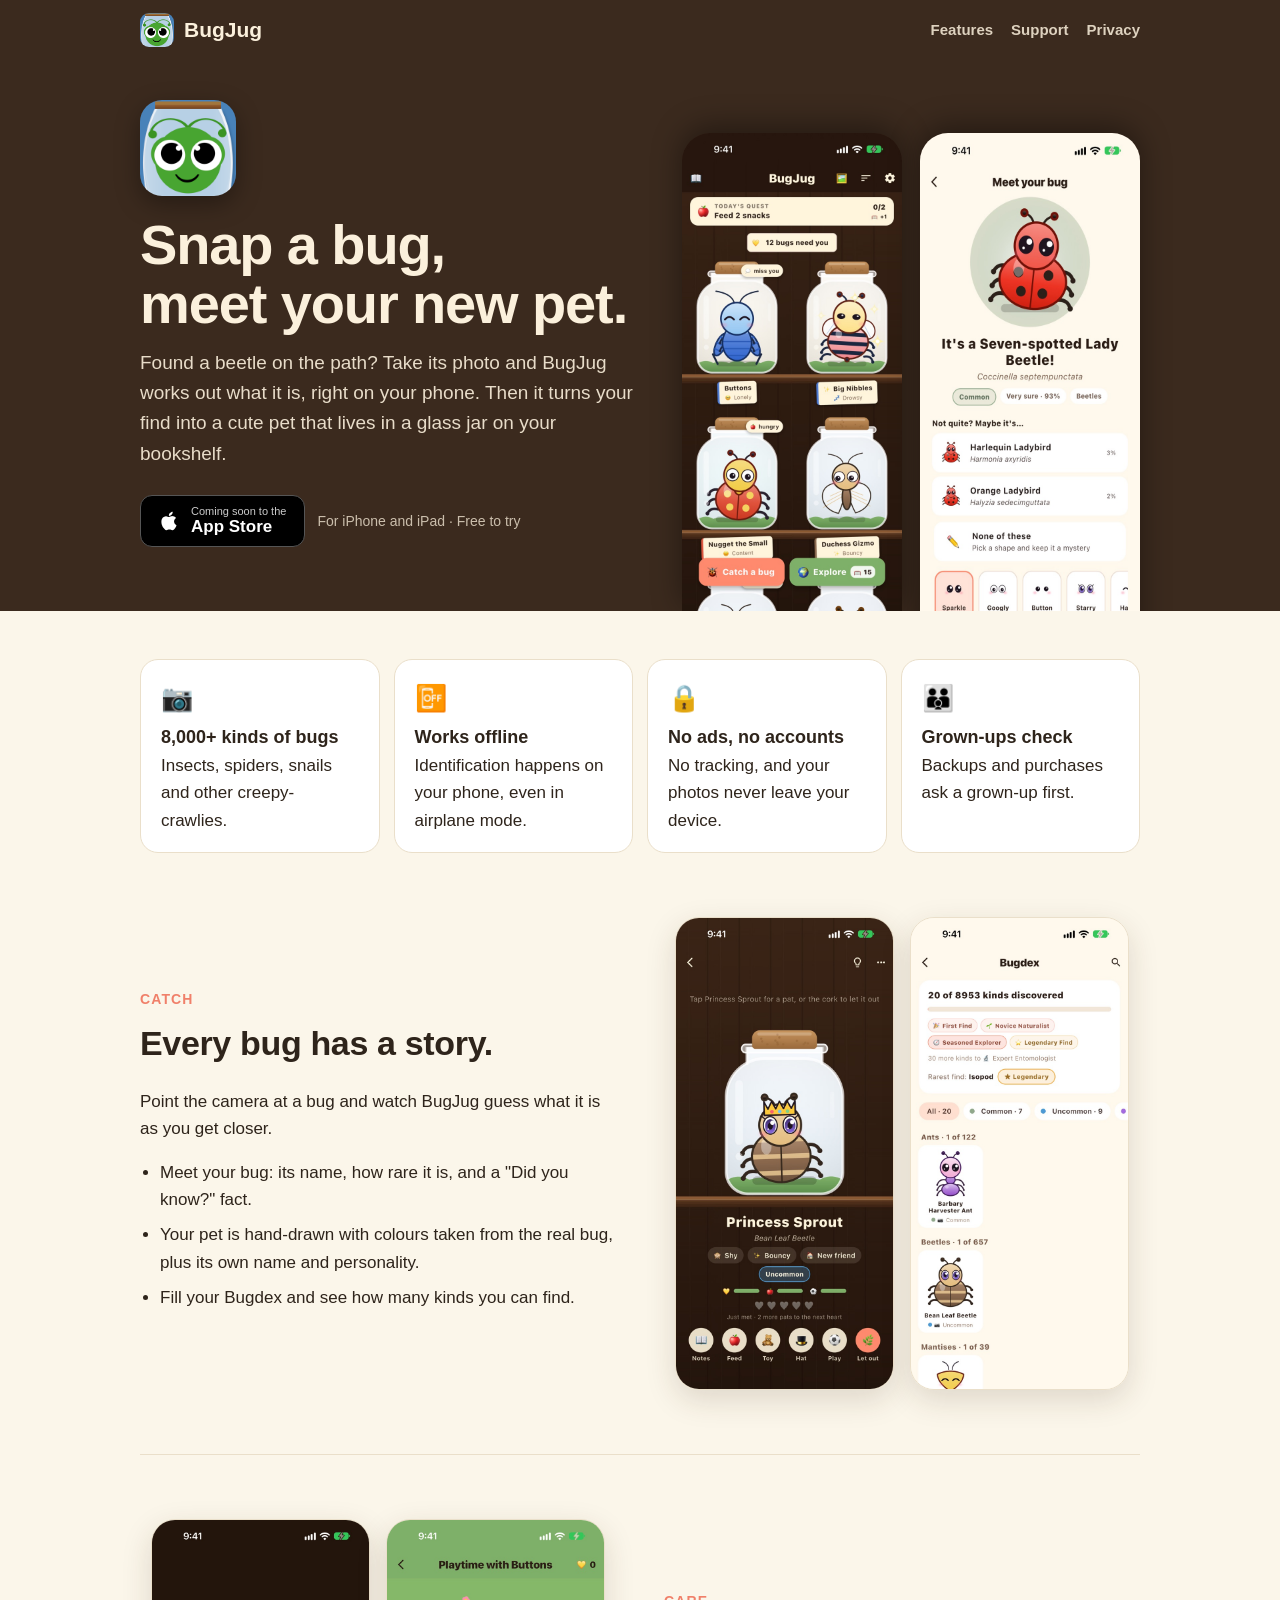
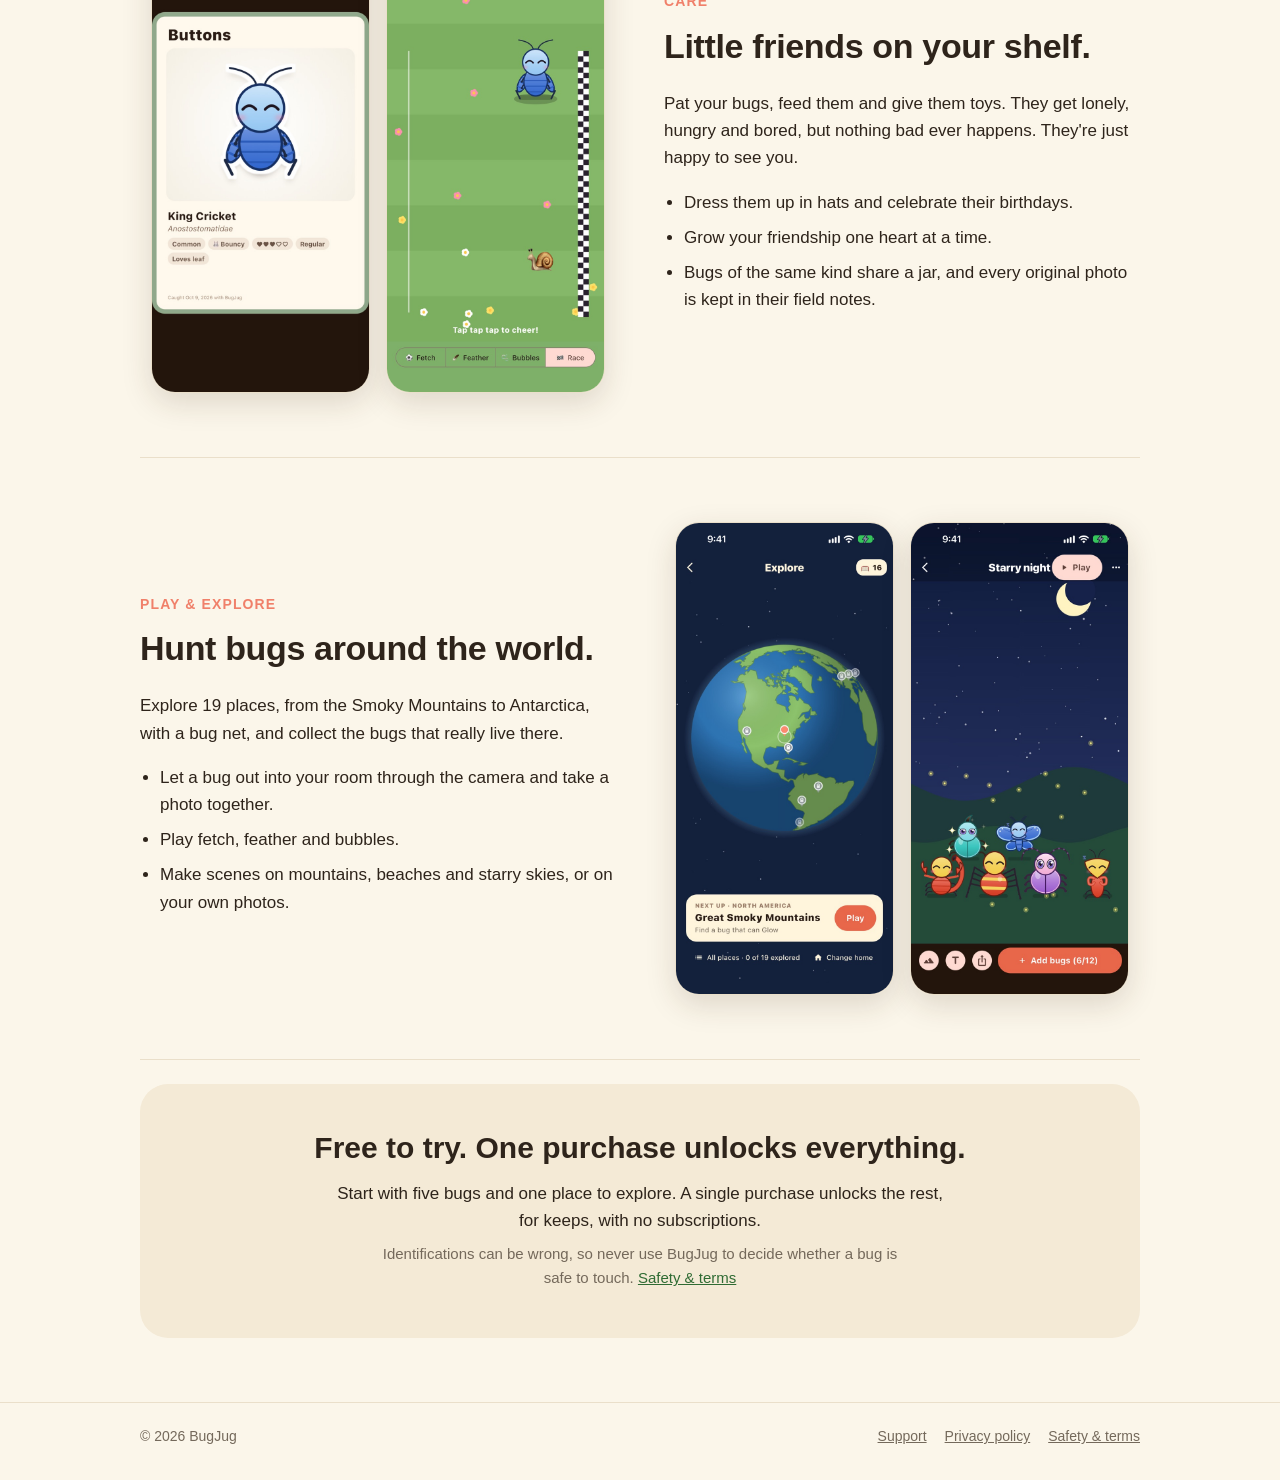
==== index.html @ 44944789 "BugJug website: home, privacy policy and support pages Co-Authored-By: Claude Opus 5.5 <noreply@anth" ====
<!DOCTYPE html>
<html lang="en">
<head>
  <meta charset="utf-8">
  <meta name="viewport" content="width=device-width, initial-scale=1">
  <title>BugJug: Bug Pets in a Jar</title>
  <meta name="description" content="Snap a bug and BugJug tells you what it is, right on your phone, then turns it into a cute pet that lives in a jar on your shelf. No ads, no accounts, no tracking.">
  <meta property="og:title" content="BugJug: Bug Pets in a Jar">
  <meta property="og:description" content="Snap a bug, meet your new pet. Identification on your phone, no ads, no accounts.">
  <meta property="og:image" content="img/icon.png">
  <meta name="theme-color" content="#3b2a1e">
  <link rel="icon" href="favicon.png">
  <link rel="apple-touch-icon" href="apple-touch-icon.png">
  <link rel="stylesheet" href="style.css">
</head>
<body>
<header class="bar">
  <div class="wrap">
    <a class="brand" href="./"><img src="img/icon.png" alt="">BugJug</a>
    <nav>
      <a class="wide" href="#catch">Features</a>
      <a href="support.html">Support</a>
      <a href="privacy.html">Privacy</a>
    </nav>
  </div>
</header>

<section class="hero">
  <div class="wrap">
    <div class="hero-copy">
      <img class="hero-icon" src="img/icon.png" alt="BugJug app icon">
      <h1>Snap a bug,<br>meet your new pet.</h1>
      <p>Found a beetle on the path? Take its photo and BugJug works out what it is, right on your
        phone. Then it turns your find into a cute pet that lives in a glass jar on your bookshelf.</p>
      <div class="cta">
        <span class="badge" aria-label="Coming soon to the App Store">
          <svg width="22" height="22" viewBox="0 0 24 24" aria-hidden="true"><path fill="currentColor" d="M16.4 12.6c0-2.6 2.1-3.8 2.2-3.9-1.2-1.8-3.1-2-3.7-2-1.6-.2-3.1.9-3.9.9-.8 0-2-.9-3.3-.9-1.7 0-3.3 1-4.2 2.5-1.8 3.1-.5 7.7 1.3 10.2.9 1.2 1.9 2.6 3.2 2.6 1.3-.1 1.8-.8 3.3-.8 1.6 0 2 .8 3.3.8 1.4 0 2.3-1.3 3.1-2.5 1-1.4 1.4-2.8 1.4-2.9 0 0-2.7-1-2.7-4zM13.9 5c.7-.9 1.2-2 1-3.2-1 0-2.3.7-3 1.6-.7.8-1.2 2-1.1 3.1 1.2.1 2.3-.6 3.1-1.5z"/></svg>
          <span><small>Coming soon to the</small>App Store</span>
        </span>
        <span class="note">For iPhone and iPad · Free to try</span>
      </div>
    </div>
    <div class="hero-shots">
      <img src="img/01-shelf.jpg" alt="The bookshelf, with bug pets in glass jars">
      <img src="img/03-meet.jpg" alt="Meeting a newly caught bug">
    </div>
  </div>
</section>

<main class="wrap">
  <ul class="pills">
    <li><span class="e">📷</span><strong>8,000+ kinds of bugs</strong>Insects, spiders, snails and other creepy-crawlies.</li>
    <li><span class="e">📴</span><strong>Works offline</strong>Identification happens on your phone, even in airplane mode.</li>
    <li><span class="e">🔒</span><strong>No ads, no accounts</strong>No tracking, and your photos never leave your device.</li>
    <li><span class="e">👪</span><strong>Grown-ups check</strong>Backups and purchases ask a grown-up first.</li>
  </ul>

  <div class="feature" id="catch">
    <div>
      <p class="kicker">Catch</p>
      <h2>Every bug has a story.</h2>
      <p>Point the camera at a bug and watch BugJug guess what it is as you get closer.</p>
      <ul>
        <li>Meet your bug: its name, how rare it is, and a "Did you know?" fact.</li>
        <li>Your pet is hand-drawn with colours taken from the real bug, plus its own name and personality.</li>
        <li>Fill your Bugdex and see how many kinds you can find.</li>
      </ul>
    </div>
    <div class="shots">
      <img src="img/02-detail.jpg" alt="A bug pet's jar and field notes" loading="lazy">
      <img src="img/04-bugdex.jpg" alt="The Bugdex" loading="lazy">
    </div>
  </div>

  <div class="feature flip">
    <div>
      <p class="kicker">Care</p>
      <h2>Little friends on your shelf.</h2>
      <p>Pat your bugs, feed them and give them toys. They get lonely, hungry and bored, but nothing
        bad ever happens. They're just happy to see you.</p>
      <ul>
        <li>Dress them up in hats and celebrate their birthdays.</li>
        <li>Grow your friendship one heart at a time.</li>
        <li>Bugs of the same kind share a jar, and every original photo is kept in their field notes.</li>
      </ul>
    </div>
    <div class="shots">
      <img src="img/09-card.jpg" alt="A trading card for a bug pet" loading="lazy">
      <img src="img/08-race.jpg" alt="Racing a snail on the play mat" loading="lazy">
    </div>
  </div>

  <div class="feature">
    <div>
      <p class="kicker">Play &amp; explore</p>
      <h2>Hunt bugs around the world.</h2>
      <p>Explore 19 places, from the Smoky Mountains to Antarctica, with a bug net, and collect the
        bugs that really live there.</p>
      <ul>
        <li>Let a bug out into your room through the camera and take a photo together.</li>
        <li>Play fetch, feather and bubbles.</li>
        <li>Make scenes on mountains, beaches and starry skies, or on your own photos.</li>
      </ul>
    </div>
    <div class="shots">
      <img src="img/05-globe.jpg" alt="The Explore globe" loading="lazy">
      <img src="img/07-scene.jpg" alt="A scene with bug pets" loading="lazy">
    </div>
  </div>

  <div class="closing">
    <h2>Free to try. One purchase unlocks everything.</h2>
    <p>Start with five bugs and one place to explore. A single purchase unlocks the rest, for keeps,
      with no subscriptions.</p>
    <p class="meta">Identifications can be wrong, so never use BugJug to decide whether a bug is safe
      to touch. <a href="support.html#safety">Safety &amp; terms</a></p>
  </div>
</main>

<footer>
  <div class="wrap">
    <span>© 2026 BugJug</span>
    <nav>
      <a href="support.html">Support</a>
      <a href="privacy.html">Privacy policy</a>
      <a href="support.html#safety">Safety &amp; terms</a>
    </nav>
  </div>
</footer>
</body>
</html>
---- style.css ----
:root {
  --bg: #fbf6ea;
  --card: #ffffff;
  --ink: #2e241b;
  --muted: #74695b;
  --wood: #3b2a1e;
  --wood-ink: #fbf0dc;
  --coral: #f0806a;
  --green: #6faa63;
  --green-ink: #2f6b33;
  --soft: #f4ead6;
  --line: #eadfca;
}
@media (prefers-color-scheme: dark) {
  :root {
    --bg: #1b1510;
    --card: #261e17;
    --ink: #f3eadb;
    --muted: #b3a690;
    --wood: #120d09;
    --soft: #33281e;
    --green-ink: #9fd193;
    --line: #3a2f24;
  }
}
* { box-sizing: border-box; }
html { -webkit-text-size-adjust: 100%; }
body {
  margin: 0;
  background: var(--bg);
  color: var(--ink);
  font: 17px/1.6 ui-rounded, "SF Pro Rounded", -apple-system, BlinkMacSystemFont, "Segoe UI", Roboto, Helvetica, Arial, sans-serif;
}
img { max-width: 100%; display: block; }
a { color: var(--green-ink); }
.wrap { max-width: 1040px; margin: 0 auto; padding: 0 20px; }

/* Top bar */
.bar { background: var(--wood); color: var(--wood-ink); }
.bar .wrap { display: flex; align-items: center; justify-content: space-between; gap: 12px; height: 60px; }
.brand { display: flex; align-items: center; gap: 10px; color: var(--wood-ink); text-decoration: none; font-weight: 800; font-size: 21px; }
.brand img { width: 34px; height: 34px; border-radius: 9px; }
.bar nav { display: flex; gap: 18px; font-size: 15px; }
.bar nav a { color: var(--wood-ink); opacity: .85; text-decoration: none; font-weight: 600; }
.bar nav a:hover { opacity: 1; text-decoration: underline; }

/* Hero */
.hero { background: var(--wood); color: var(--wood-ink); padding: 40px 0 0; overflow: hidden; }
.hero .wrap { display: grid; grid-template-columns: 1.1fr 1fr; gap: 40px; align-items: end; }
.hero-copy { padding-bottom: 64px; }
.hero-icon { width: 96px; height: 96px; border-radius: 22px; box-shadow: 0 8px 24px rgba(0,0,0,.35); margin-bottom: 20px; }
.hero h1 { font-size: clamp(36px, 6vw, 56px); line-height: 1.05; margin: 0 0 14px; letter-spacing: -0.02em; }
.hero p { font-size: 19px; opacity: .9; margin: 0 0 26px; max-width: 34em; }
.cta { display: flex; flex-wrap: wrap; gap: 12px; align-items: center; }
.badge {
  display: inline-flex; align-items: center; gap: 10px; background: #000; color: #fff;
  border: 1px solid #555; border-radius: 12px; padding: 9px 18px; text-decoration: none; font-weight: 700;
}
.badge small { display: block; font-size: 11px; font-weight: 500; opacity: .8; line-height: 1.1; }
.badge span { line-height: 1.15; }
.note { font-size: 14px; opacity: .75; }
.hero-shots { display: flex; justify-content: center; gap: 18px; }
.hero-shots img { width: 220px; border-radius: 28px 28px 0 0; box-shadow: 0 -6px 30px rgba(0,0,0,.4); }
.hero-shots img:nth-child(2) { margin-bottom: -40px; }

/* Pills */
.pills { list-style: none; padding: 0; margin: 48px 0 0; display: grid; grid-template-columns: repeat(auto-fit, minmax(200px, 1fr)); gap: 14px; }
.pills li { background: var(--card); border: 1px solid var(--line); border-radius: 18px; padding: 18px 20px; }
.pills strong { display: block; font-size: 18px; }
.pills .e { font-size: 26px; display: block; margin-bottom: 4px; }

/* Feature rows */
.feature { display: grid; grid-template-columns: 1fr 1fr; gap: 48px; align-items: center; padding: 64px 0; border-bottom: 1px solid var(--line); }
.feature:last-of-type { border-bottom: 0; }
.feature.flip .shots { order: -1; }
.feature h2 { font-size: 34px; margin: 0 0 6px; letter-spacing: -0.01em; }
.kicker { color: var(--coral); font-weight: 800; letter-spacing: .08em; text-transform: uppercase; font-size: 14px; margin: 0 0 6px; }
.feature ul { padding-left: 20px; margin: 12px 0 0; }
.feature li { margin-bottom: 8px; }
.shots { display: flex; gap: 16px; justify-content: center; }
.shots img { width: 46%; max-width: 240px; border-radius: 24px; border: 1px solid var(--line); box-shadow: 0 10px 30px rgba(60,40,20,.15); }

/* Closing */
.closing { background: var(--soft); border-radius: 28px; padding: 40px 28px; text-align: center; margin: 24px 0 64px; }
.closing h2 { font-size: 30px; margin: 0 0 8px; }
.closing p { margin: 0 auto 8px; max-width: 36em; }

/* Document pages */
.doc { max-width: 760px; margin: 0 auto; padding: 40px 20px 64px; }
.doc h1 { font-size: 40px; margin: 0 0 4px; letter-spacing: -0.02em; }
.doc section { background: var(--card); border: 1px solid var(--line); border-radius: 18px; padding: 26px 26px 14px; margin: 24px 0; }
.doc h2 { font-size: 24px; margin: 0 0 6px; }
.doc h3 { font-size: 17px; margin: 20px 0 4px; }
.meta { color: var(--muted); font-size: 15px; margin: 0 0 12px; }
.doc p, .doc ul { margin: 0 0 14px; }
.doc ul { padding-left: 22px; }
.button { display: inline-block; background: var(--green); color: #fff; text-decoration: none; font-weight: 700; padding: 10px 20px; border-radius: 999px; }

footer { border-top: 1px solid var(--line); color: var(--muted); font-size: 14px; }
footer .wrap { display: flex; flex-wrap: wrap; gap: 8px 20px; justify-content: space-between; padding-top: 22px; padding-bottom: 32px; }
footer nav { display: flex; gap: 18px; }
footer a { color: var(--muted); }

@media (max-width: 760px) {
  .bar nav { gap: 12px; font-size: 14px; }
  .bar nav .wide { display: none; }
  .hero .wrap { grid-template-columns: 1fr; gap: 8px; }
  .hero-copy { padding-bottom: 24px; }
  .hero-shots img { width: 44%; border-radius: 20px 20px 0 0; }
  .hero-shots img:nth-child(2) { margin-bottom: -24px; }
  .feature { grid-template-columns: 1fr; gap: 24px; padding: 44px 0; }
  .feature.flip .shots { order: 0; }
  .feature h2 { font-size: 28px; }
  .doc section { padding: 20px 18px 8px; }
}
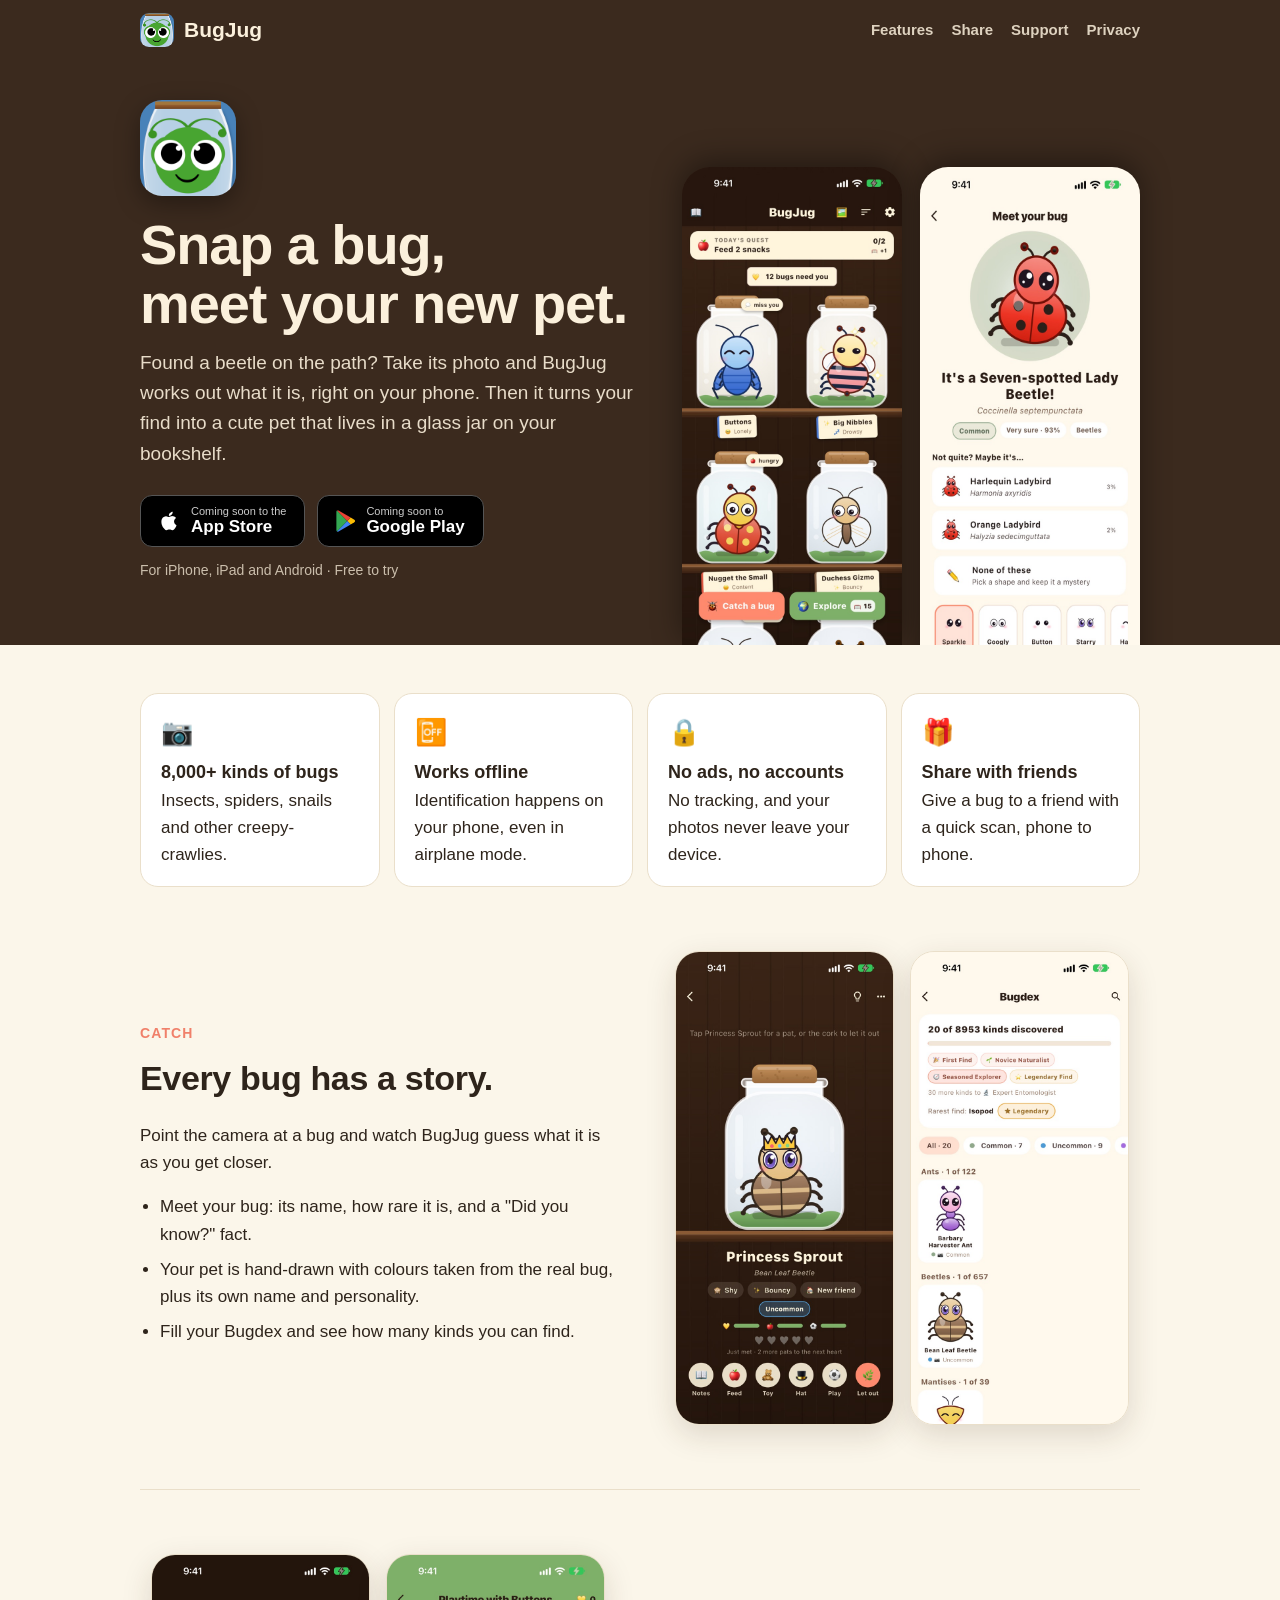
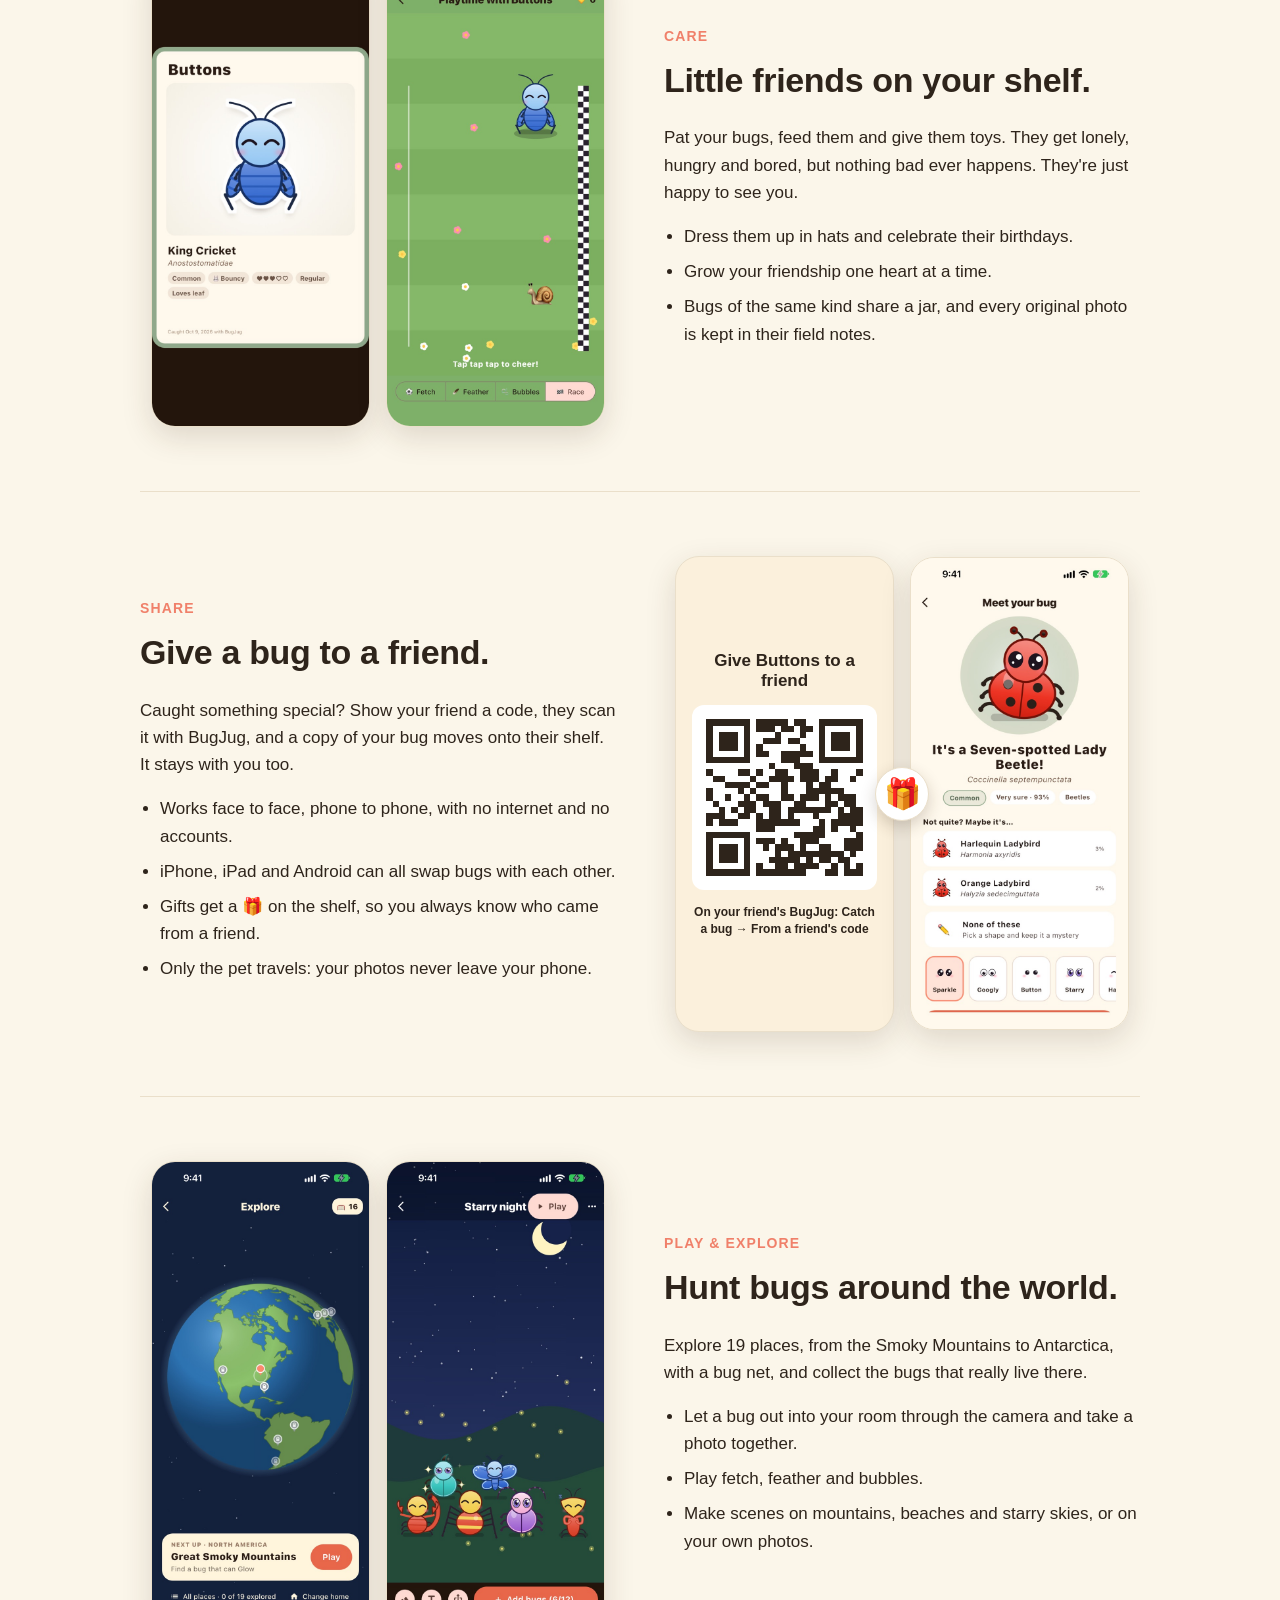
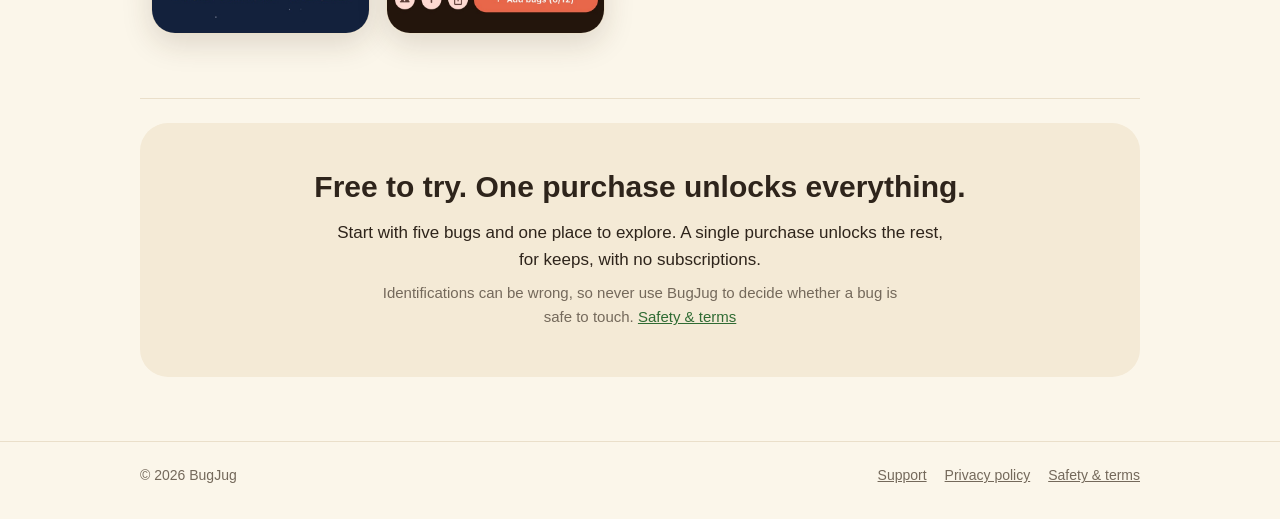
==== commit e4710bd1: "Android, and giving bugs to friends Google Play badge and Android mentions on the home page; a Share" ====
--- a/index.html
+++ b/index.html
@@ -4,7 +4,7 @@
   <meta charset="utf-8">
   <meta name="viewport" content="width=device-width, initial-scale=1">
   <title>BugJug: Bug Pets in a Jar</title>
-  <meta name="description" content="Snap a bug and BugJug tells you what it is, right on your phone, then turns it into a cute pet that lives in a jar on your shelf. No ads, no accounts, no tracking.">
+  <meta name="description" content="Snap a bug and BugJug tells you what it is, right on your phone, then turns it into a cute pet that lives in a jar on your shelf. Give bugs to friends with a scan. For iPhone, iPad and Android. No ads, no accounts, no tracking.">
   <meta property="og:title" content="BugJug: Bug Pets in a Jar">
   <meta property="og:description" content="Snap a bug, meet your new pet. Identification on your phone, no ads, no accounts.">
   <meta property="og:image" content="img/icon.png">
@@ -19,6 +19,7 @@
     <a class="brand" href="./"><img src="img/icon.png" alt="">BugJug</a>
     <nav>
       <a class="wide" href="#catch">Features</a>
+      <a class="wide" href="#share">Share</a>
       <a href="support.html">Support</a>
       <a href="privacy.html">Privacy</a>
     </nav>
@@ -37,7 +38,11 @@
           <svg width="22" height="22" viewBox="0 0 24 24" aria-hidden="true"><path fill="currentColor" d="M16.4 12.6c0-2.6 2.1-3.8 2.2-3.9-1.2-1.8-3.1-2-3.7-2-1.6-.2-3.1.9-3.9.9-.8 0-2-.9-3.3-.9-1.7 0-3.3 1-4.2 2.5-1.8 3.1-.5 7.7 1.3 10.2.9 1.2 1.9 2.6 3.2 2.6 1.3-.1 1.8-.8 3.3-.8 1.6 0 2 .8 3.3.8 1.4 0 2.3-1.3 3.1-2.5 1-1.4 1.4-2.8 1.4-2.9 0 0-2.7-1-2.7-4zM13.9 5c.7-.9 1.2-2 1-3.2-1 0-2.3.7-3 1.6-.7.8-1.2 2-1.1 3.1 1.2.1 2.3-.6 3.1-1.5z"/></svg>
           <span><small>Coming soon to the</small>App Store</span>
         </span>
-        <span class="note">For iPhone and iPad · Free to try</span>
+        <span class="badge" aria-label="Coming soon to Google Play">
+          <svg width="20" height="22" viewBox="0 0 20 22" aria-hidden="true"><path fill="#34a853" d="M1 .6 11.3 11 1 21.4c-.4-.2-.6-.6-.6-1.1V1.7C.4 1.2.6.8 1 .6z"/><path fill="#fbbc04" d="m14.7 7.6 3.6 2.1c1 .6 1 2 0 2.6l-3.6 2.1-3.4-3.4z"/><path fill="#4285f4" d="M11.3 11 14.7 14.4 2.5 21.4c-.5.3-1 .3-1.5 0z"/><path fill="#ea4335" d="M1 .6c.5-.3 1-.3 1.5 0l12.2 7-3.4 3.4z"/></svg>
+          <span><small>Coming soon to</small>Google Play</span>
+        </span>
+        <span class="note">For iPhone, iPad and Android · Free to try</span>
       </div>
     </div>
     <div class="hero-shots">
@@ -52,7 +57,7 @@
     <li><span class="e">📷</span><strong>8,000+ kinds of bugs</strong>Insects, spiders, snails and other creepy-crawlies.</li>
     <li><span class="e">📴</span><strong>Works offline</strong>Identification happens on your phone, even in airplane mode.</li>
     <li><span class="e">🔒</span><strong>No ads, no accounts</strong>No tracking, and your photos never leave your device.</li>
-    <li><span class="e">👪</span><strong>Grown-ups check</strong>Backups and purchases ask a grown-up first.</li>
+    <li><span class="e">🎁</span><strong>Share with friends</strong>Give a bug to a friend with a quick scan, phone to phone.</li>
   </ul>
 
   <div class="feature" id="catch">
@@ -90,7 +95,31 @@
     </div>
   </div>
 
-  <div class="feature">
+  <div class="feature" id="share">
+    <div>
+      <p class="kicker">Share</p>
+      <h2>Give a bug to a friend.</h2>
+      <p>Caught something special? Show your friend a code, they scan it with BugJug, and a copy of
+        your bug moves onto their shelf. It stays with you too.</p>
+      <ul>
+        <li>Works face to face, phone to phone, with no internet and no accounts.</li>
+        <li>iPhone, iPad and Android can all swap bugs with each other.</li>
+        <li>Gifts get a 🎁 on the shelf, so you always know who came from a friend.</li>
+        <li>Only the pet travels: your photos never leave your phone.</li>
+      </ul>
+    </div>
+    <div class="shots share-art">
+      <div class="mock">
+        <p class="mock-title">Give Buttons to a friend</p>
+        <svg class="qr" viewBox="-1 -1 27 27" role="img" aria-label="A bug code to scan" shape-rendering="crispEdges"><rect x="-1" y="-1" width="27" height="27" fill="#fff"/><g fill="#2e241b"><rect x="0" y="0" width="1" height="1"/><rect x="1" y="0" width="1" height="1"/><rect x="2" y="0" width="1" height="1"/><rect x="3" y="0" width="1" height="1"/><rect x="4" y="0" width="1" height="1"/><rect x="5" y="0" width="1" height="1"/><rect x="6" y="0" width="1" height="1"/><rect x="8" y="0" width="1" height="1"/><rect x="9" y="0" width="1" height="1"/><rect x="10" y="0" width="1" height="1"/><rect x="11" y="0" width="1" height="1"/><rect x="12" y="0" width="1" height="1"/><rect x="14" y="0" width="1" height="1"/><rect x="15" y="0" width="1" height="1"/><rect x="18" y="0" width="1" height="1"/><rect x="19" y="0" width="1" height="1"/><rect x="20" y="0" width="1" height="1"/><rect x="21" y="0" width="1" height="1"/><rect x="22" y="0" width="1" height="1"/><rect x="23" y="0" width="1" height="1"/><rect x="24" y="0" width="1" height="1"/><rect x="0" y="1" width="1" height="1"/><rect x="6" y="1" width="1" height="1"/><rect x="8" y="1" width="1" height="1"/><rect x="9" y="1" width="1" height="1"/><rect x="10" y="1" width="1" height="1"/><rect x="12" y="1" width="1" height="1"/><rect x="13" y="1" width="1" height="1"/><rect x="15" y="1" width="1" height="1"/><rect x="16" y="1" width="1" height="1"/><rect x="18" y="1" width="1" height="1"/><rect x="24" y="1" width="1" height="1"/><rect x="0" y="2" width="1" height="1"/><rect x="2" y="2" width="1" height="1"/><rect x="3" y="2" width="1" height="1"/><rect x="4" y="2" width="1" height="1"/><rect x="6" y="2" width="1" height="1"/><rect x="11" y="2" width="1" height="1"/><rect x="15" y="2" width="1" height="1"/><rect x="18" y="2" width="1" height="1"/><rect x="20" y="2" width="1" height="1"/><rect x="21" y="2" width="1" height="1"/><rect x="22" y="2" width="1" height="1"/><rect x="24" y="2" width="1" height="1"/><rect x="0" y="3" width="1" height="1"/><rect x="2" y="3" width="1" height="1"/><rect x="3" y="3" width="1" height="1"/><rect x="4" y="3" width="1" height="1"/><rect x="6" y="3" width="1" height="1"/><rect x="9" y="3" width="1" height="1"/><rect x="10" y="3" width="1" height="1"/><rect x="11" y="3" width="1" height="1"/><rect x="13" y="3" width="1" height="1"/><rect x="14" y="3" width="1" height="1"/><rect x="18" y="3" width="1" height="1"/><rect x="20" y="3" width="1" height="1"/><rect x="21" y="3" width="1" height="1"/><rect x="22" y="3" width="1" height="1"/><rect x="24" y="3" width="1" height="1"/><rect x="0" y="4" width="1" height="1"/><rect x="2" y="4" width="1" height="1"/><rect x="3" y="4" width="1" height="1"/><rect x="4" y="4" width="1" height="1"/><rect x="6" y="4" width="1" height="1"/><rect x="8" y="4" width="1" height="1"/><rect x="15" y="4" width="1" height="1"/><rect x="18" y="4" width="1" height="1"/><rect x="20" y="4" width="1" height="1"/><rect x="21" y="4" width="1" height="1"/><rect x="22" y="4" width="1" height="1"/><rect x="24" y="4" width="1" height="1"/><rect x="0" y="5" width="1" height="1"/><rect x="6" y="5" width="1" height="1"/><rect x="8" y="5" width="1" height="1"/><rect x="9" y="5" width="1" height="1"/><rect x="12" y="5" width="1" height="1"/><rect x="13" y="5" width="1" height="1"/><rect x="14" y="5" width="1" height="1"/><rect x="15" y="5" width="1" height="1"/><rect x="16" y="5" width="1" height="1"/><rect x="18" y="5" width="1" height="1"/><rect x="24" y="5" width="1" height="1"/><rect x="0" y="6" width="1" height="1"/><rect x="1" y="6" width="1" height="1"/><rect x="2" y="6" width="1" height="1"/><rect x="3" y="6" width="1" height="1"/><rect x="4" y="6" width="1" height="1"/><rect x="5" y="6" width="1" height="1"/><rect x="6" y="6" width="1" height="1"/><rect x="12" y="6" width="1" height="1"/><rect x="13" y="6" width="1" height="1"/><rect x="14" y="6" width="1" height="1"/><rect x="18" y="6" width="1" height="1"/><rect x="19" y="6" width="1" height="1"/><rect x="20" y="6" width="1" height="1"/><rect x="21" y="6" width="1" height="1"/><rect x="22" y="6" width="1" height="1"/><rect x="23" y="6" width="1" height="1"/><rect x="24" y="6" width="1" height="1"/><rect x="10" y="7" width="1" height="1"/><rect x="14" y="7" width="1" height="1"/><rect x="15" y="7" width="1" height="1"/><rect x="16" y="7" width="1" height="1"/><rect x="0" y="8" width="1" height="1"/><rect x="5" y="8" width="1" height="1"/><rect x="6" y="8" width="1" height="1"/><rect x="8" y="8" width="1" height="1"/><rect x="11" y="8" width="1" height="1"/><rect x="12" y="8" width="1" height="1"/><rect x="15" y="8" width="1" height="1"/><rect x="16" y="8" width="1" height="1"/><rect x="17" y="8" width="1" height="1"/><rect x="20" y="8" width="1" height="1"/><rect x="24" y="8" width="1" height="1"/><rect x="1" y="9" width="1" height="1"/><rect x="2" y="9" width="1" height="1"/><rect x="7" y="9" width="1" height="1"/><rect x="10" y="9" width="1" height="1"/><rect x="11" y="9" width="1" height="1"/><rect x="12" y="9" width="1" height="1"/><rect x="13" y="9" width="1" height="1"/><rect x="15" y="9" width="1" height="1"/><rect x="16" y="9" width="1" height="1"/><rect x="17" y="9" width="1" height="1"/><rect x="19" y="9" width="1" height="1"/><rect x="20" y="9" width="1" height="1"/><rect x="23" y="9" width="1" height="1"/><rect x="3" y="10" width="1" height="1"/><rect x="4" y="10" width="1" height="1"/><rect x="5" y="10" width="1" height="1"/><rect x="6" y="10" width="1" height="1"/><rect x="8" y="10" width="1" height="1"/><rect x="9" y="10" width="1" height="1"/><rect x="12" y="10" width="1" height="1"/><rect x="16" y="10" width="1" height="1"/><rect x="18" y="10" width="1" height="1"/><rect x="19" y="10" width="1" height="1"/><rect x="0" y="11" width="1" height="1"/><rect x="5" y="11" width="1" height="1"/><rect x="7" y="11" width="1" height="1"/><rect x="12" y="11" width="1" height="1"/><rect x="16" y="11" width="1" height="1"/><rect x="17" y="11" width="1" height="1"/><rect x="18" y="11" width="1" height="1"/><rect x="19" y="11" width="1" height="1"/><rect x="20" y="11" width="1" height="1"/><rect x="21" y="11" width="1" height="1"/><rect x="0" y="12" width="1" height="1"/><rect x="3" y="12" width="1" height="1"/><rect x="6" y="12" width="1" height="1"/><rect x="8" y="12" width="1" height="1"/><rect x="9" y="12" width="1" height="1"/><rect x="12" y="12" width="1" height="1"/><rect x="13" y="12" width="1" height="1"/><rect x="15" y="12" width="1" height="1"/><rect x="16" y="12" width="1" height="1"/><rect x="17" y="12" width="1" height="1"/><rect x="19" y="12" width="1" height="1"/><rect x="21" y="12" width="1" height="1"/><rect x="22" y="12" width="1" height="1"/><rect x="23" y="12" width="1" height="1"/><rect x="1" y="13" width="1" height="1"/><rect x="5" y="13" width="1" height="1"/><rect x="6" y="13" width="1" height="1"/><rect x="7" y="13" width="1" height="1"/><rect x="9" y="13" width="1" height="1"/><rect x="10" y="13" width="1" height="1"/><rect x="11" y="13" width="1" height="1"/><rect x="14" y="13" width="1" height="1"/><rect x="15" y="13" width="1" height="1"/><rect x="19" y="13" width="1" height="1"/><rect x="20" y="13" width="1" height="1"/><rect x="22" y="13" width="1" height="1"/><rect x="23" y="13" width="1" height="1"/><rect x="2" y="14" width="1" height="1"/><rect x="4" y="14" width="1" height="1"/><rect x="6" y="14" width="1" height="1"/><rect x="7" y="14" width="1" height="1"/><rect x="10" y="14" width="1" height="1"/><rect x="11" y="14" width="1" height="1"/><rect x="13" y="14" width="1" height="1"/><rect x="14" y="14" width="1" height="1"/><rect x="15" y="14" width="1" height="1"/><rect x="16" y="14" width="1" height="1"/><rect x="17" y="14" width="1" height="1"/><rect x="18" y="14" width="1" height="1"/><rect x="19" y="14" width="1" height="1"/><rect x="21" y="14" width="1" height="1"/><rect x="23" y="14" width="1" height="1"/><rect x="24" y="14" width="1" height="1"/><rect x="0" y="15" width="1" height="1"/><rect x="1" y="15" width="1" height="1"/><rect x="2" y="15" width="1" height="1"/><rect x="5" y="15" width="1" height="1"/><rect x="6" y="15" width="1" height="1"/><rect x="8" y="15" width="1" height="1"/><rect x="10" y="15" width="1" height="1"/><rect x="11" y="15" width="1" height="1"/><rect x="13" y="15" width="1" height="1"/><rect x="17" y="15" width="1" height="1"/><rect x="21" y="15" width="1" height="1"/><rect x="22" y="15" width="1" height="1"/><rect x="23" y="15" width="1" height="1"/><rect x="24" y="15" width="1" height="1"/><rect x="0" y="16" width="1" height="1"/><rect x="2" y="16" width="1" height="1"/><rect x="3" y="16" width="1" height="1"/><rect x="4" y="16" width="1" height="1"/><rect x="8" y="16" width="1" height="1"/><rect x="9" y="16" width="1" height="1"/><rect x="10" y="16" width="1" height="1"/><rect x="11" y="16" width="1" height="1"/><rect x="12" y="16" width="1" height="1"/><rect x="13" y="16" width="1" height="1"/><rect x="14" y="16" width="1" height="1"/><rect x="18" y="16" width="1" height="1"/><rect x="20" y="16" width="1" height="1"/><rect x="21" y="16" width="1" height="1"/><rect x="22" y="16" width="1" height="1"/><rect x="23" y="16" width="1" height="1"/><rect x="24" y="16" width="1" height="1"/><rect x="8" y="17" width="1" height="1"/><rect x="9" y="17" width="1" height="1"/><rect x="10" y="17" width="1" height="1"/><rect x="17" y="17" width="1" height="1"/><rect x="18" y="17" width="1" height="1"/><rect x="20" y="17" width="1" height="1"/><rect x="23" y="17" width="1" height="1"/><rect x="0" y="18" width="1" height="1"/><rect x="1" y="18" width="1" height="1"/><rect x="2" y="18" width="1" height="1"/><rect x="3" y="18" width="1" height="1"/><rect x="4" y="18" width="1" height="1"/><rect x="5" y="18" width="1" height="1"/><rect x="6" y="18" width="1" height="1"/><rect x="14" y="18" width="1" height="1"/><rect x="15" y="18" width="1" height="1"/><rect x="16" y="18" width="1" height="1"/><rect x="17" y="18" width="1" height="1"/><rect x="18" y="18" width="1" height="1"/><rect x="24" y="18" width="1" height="1"/><rect x="0" y="19" width="1" height="1"/><rect x="6" y="19" width="1" height="1"/><rect x="8" y="19" width="1" height="1"/><rect x="9" y="19" width="1" height="1"/><rect x="10" y="19" width="1" height="1"/><rect x="12" y="19" width="1" height="1"/><rect x="15" y="19" width="1" height="1"/><rect x="16" y="19" width="1" height="1"/><rect x="17" y="19" width="1" height="1"/><rect x="22" y="19" width="1" height="1"/><rect x="23" y="19" width="1" height="1"/><rect x="24" y="19" width="1" height="1"/><rect x="0" y="20" width="1" height="1"/><rect x="2" y="20" width="1" height="1"/><rect x="3" y="20" width="1" height="1"/><rect x="4" y="20" width="1" height="1"/><rect x="6" y="20" width="1" height="1"/><rect x="9" y="20" width="1" height="1"/><rect x="11" y="20" width="1" height="1"/><rect x="12" y="20" width="1" height="1"/><rect x="13" y="20" width="1" height="1"/><rect x="15" y="20" width="1" height="1"/><rect x="18" y="20" width="1" height="1"/><rect x="19" y="20" width="1" height="1"/><rect x="22" y="20" width="1" height="1"/><rect x="23" y="20" width="1" height="1"/><rect x="24" y="20" width="1" height="1"/><rect x="0" y="21" width="1" height="1"/><rect x="2" y="21" width="1" height="1"/><rect x="3" y="21" width="1" height="1"/><rect x="4" y="21" width="1" height="1"/><rect x="6" y="21" width="1" height="1"/><rect x="11" y="21" width="1" height="1"/><rect x="13" y="21" width="1" height="1"/><rect x="14" y="21" width="1" height="1"/><rect x="15" y="21" width="1" height="1"/><rect x="16" y="21" width="1" height="1"/><rect x="17" y="21" width="1" height="1"/><rect x="18" y="21" width="1" height="1"/><rect x="19" y="21" width="1" height="1"/><rect x="20" y="21" width="1" height="1"/><rect x="21" y="21" width="1" height="1"/><rect x="23" y="21" width="1" height="1"/><rect x="0" y="22" width="1" height="1"/><rect x="2" y="22" width="1" height="1"/><rect x="3" y="22" width="1" height="1"/><rect x="4" y="22" width="1" height="1"/><rect x="6" y="22" width="1" height="1"/><rect x="10" y="22" width="1" height="1"/><rect x="11" y="22" width="1" height="1"/><rect x="12" y="22" width="1" height="1"/><rect x="13" y="22" width="1" height="1"/><rect x="14" y="22" width="1" height="1"/><rect x="16" y="22" width="1" height="1"/><rect x="18" y="22" width="1" height="1"/><rect x="19" y="22" width="1" height="1"/><rect x="21" y="22" width="1" height="1"/><rect x="22" y="22" width="1" height="1"/><rect x="0" y="23" width="1" height="1"/><rect x="6" y="23" width="1" height="1"/><rect x="8" y="23" width="1" height="1"/><rect x="11" y="23" width="1" height="1"/><rect x="12" y="23" width="1" height="1"/><rect x="14" y="23" width="1" height="1"/><rect x="15" y="23" width="1" height="1"/><rect x="16" y="23" width="1" height="1"/><rect x="17" y="23" width="1" height="1"/><rect x="20" y="23" width="1" height="1"/><rect x="22" y="23" width="1" height="1"/><rect x="24" y="23" width="1" height="1"/><rect x="0" y="24" width="1" height="1"/><rect x="1" y="24" width="1" height="1"/><rect x="2" y="24" width="1" height="1"/><rect x="3" y="24" width="1" height="1"/><rect x="4" y="24" width="1" height="1"/><rect x="5" y="24" width="1" height="1"/><rect x="6" y="24" width="1" height="1"/><rect x="8" y="24" width="1" height="1"/><rect x="9" y="24" width="1" height="1"/><rect x="10" y="24" width="1" height="1"/><rect x="11" y="24" width="1" height="1"/><rect x="12" y="24" width="1" height="1"/><rect x="13" y="24" width="1" height="1"/><rect x="14" y="24" width="1" height="1"/><rect x="15" y="24" width="1" height="1"/><rect x="19" y="24" width="1" height="1"/><rect x="20" y="24" width="1" height="1"/><rect x="22" y="24" width="1" height="1"/><rect x="23" y="24" width="1" height="1"/><rect x="24" y="24" width="1" height="1"/></g></svg>
+        <p class="mock-hint">On your friend's BugJug: Catch a bug → From a friend's code</p>
+      </div>
+      <span class="hop" aria-hidden="true">🎁</span>
+      <img src="img/03-meet.jpg" alt="Meeting a new bug" loading="lazy">
+    </div>
+  </div>
+
+  <div class="feature flip">
     <div>
       <p class="kicker">Play &amp; explore</p>
       <h2>Hunt bugs around the world.</h2>
--- a/style.css
+++ b/style.css
@@ -80,6 +80,22 @@
 .shots { display: flex; gap: 16px; justify-content: center; }
 .shots img { width: 46%; max-width: 240px; border-radius: 24px; border: 1px solid var(--line); box-shadow: 0 10px 30px rgba(60,40,20,.15); }
 
+/* Share illustration: the app's "Give a bug" sheet beside the friend's phone */
+.share-art { align-items: center; position: relative; }
+.mock {
+  width: 46%; max-width: 240px; aspect-ratio: 660 / 1434; background: #fbf0dc; color: #2e241b;
+  border: 1px solid var(--line); border-radius: 24px; box-shadow: 0 10px 30px rgba(60,40,20,.15);
+  display: flex; flex-direction: column; align-items: center; justify-content: center; padding: 16px; text-align: center;
+}
+.mock-title { font-weight: 900; font-size: 17px; line-height: 1.2; margin: 0 0 14px; }
+.mock .qr { width: 100%; background: #fff; border-radius: 12px; padding: 8px; }
+.mock-hint { font-size: 12px; font-weight: 700; line-height: 1.35; margin: 14px 0 0; }
+.hop {
+  position: absolute; left: 50%; top: 50%; transform: translate(-50%, -50%);
+  font-size: 30px; background: var(--card); border: 1px solid var(--line); border-radius: 50%;
+  width: 54px; height: 54px; display: grid; place-items: center; box-shadow: 0 6px 16px rgba(60,40,20,.2);
+}
+
 /* Closing */
 .closing { background: var(--soft); border-radius: 28px; padding: 40px 28px; text-align: center; margin: 24px 0 64px; }
 .closing h2 { font-size: 30px; margin: 0 0 8px; }
@@ -111,5 +127,8 @@
   .feature { grid-template-columns: 1fr; gap: 24px; padding: 44px 0; }
   .feature.flip .shots { order: 0; }
   .feature h2 { font-size: 28px; }
+  .mock-title { font-size: 14px; margin-bottom: 10px; }
+  .mock-hint { font-size: 10px; }
+  .hop { font-size: 22px; width: 42px; height: 42px; }
   .doc section { padding: 20px 18px 8px; }
 }
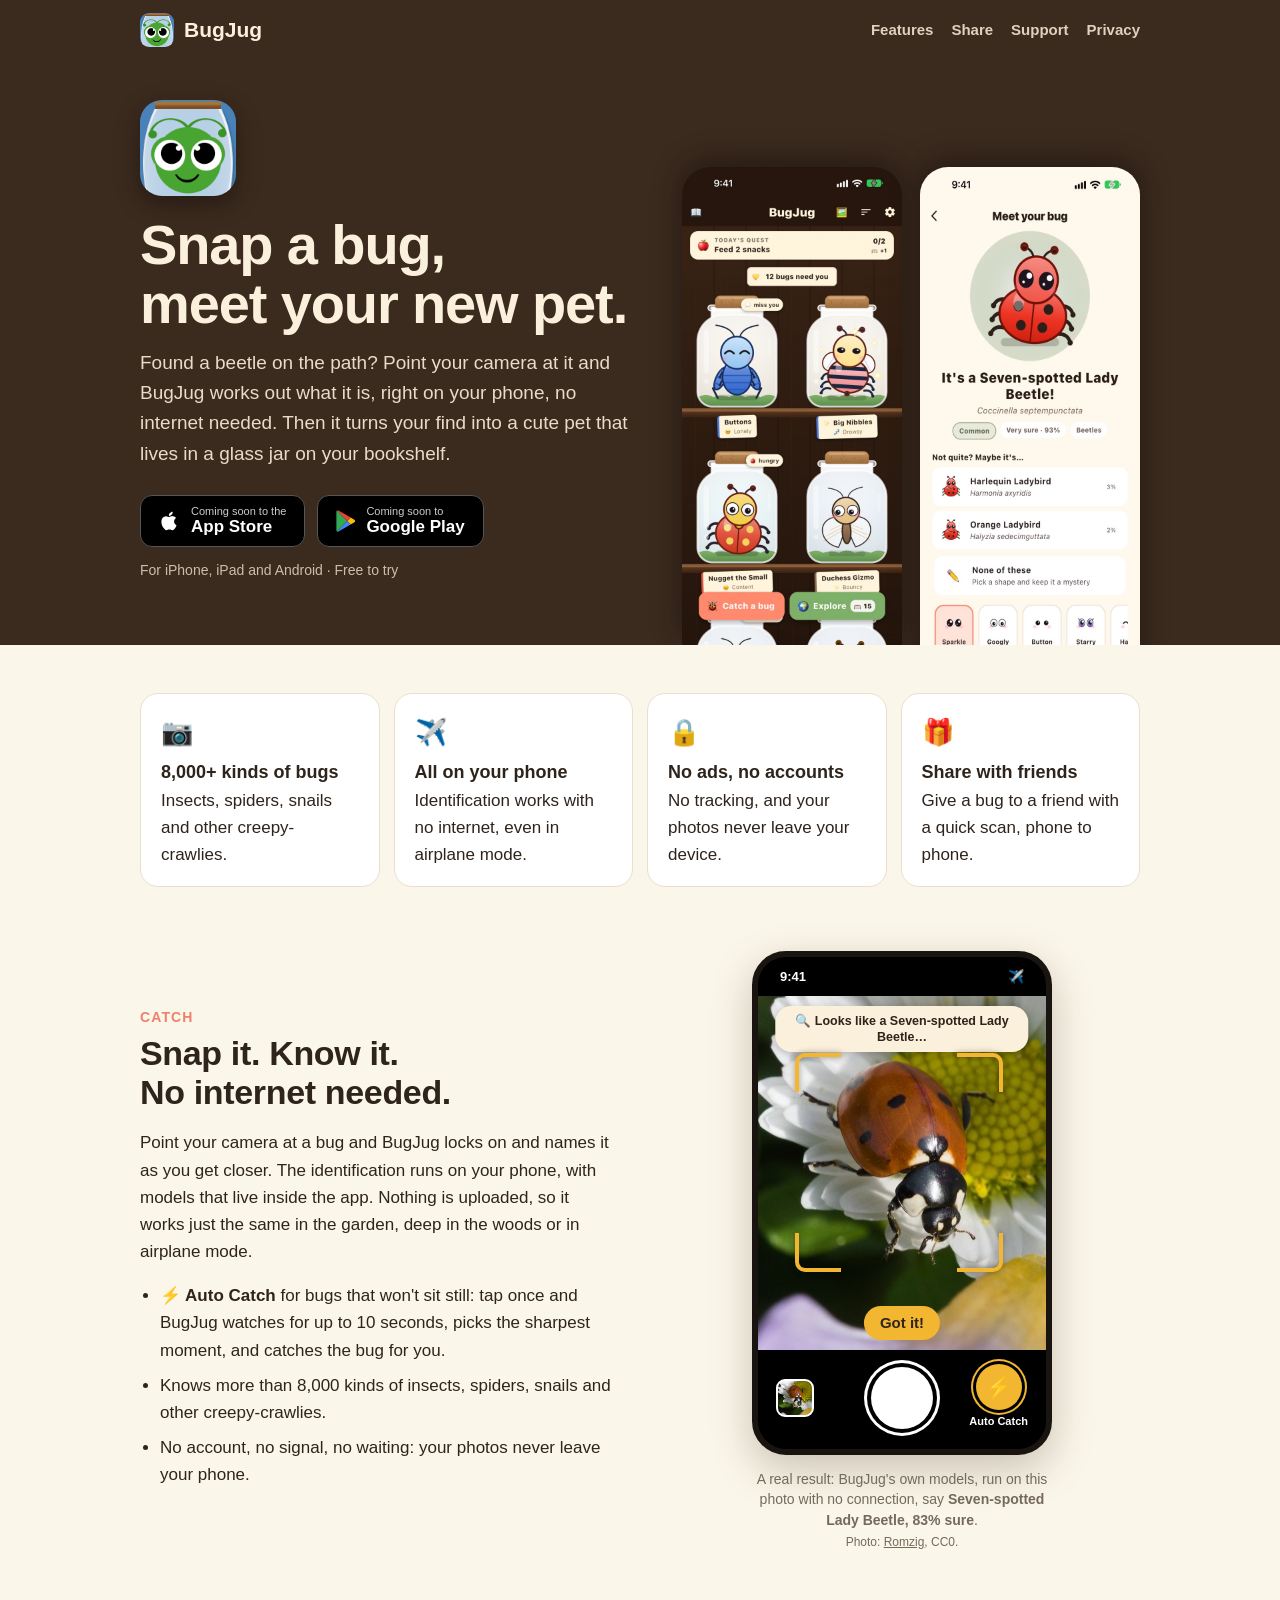
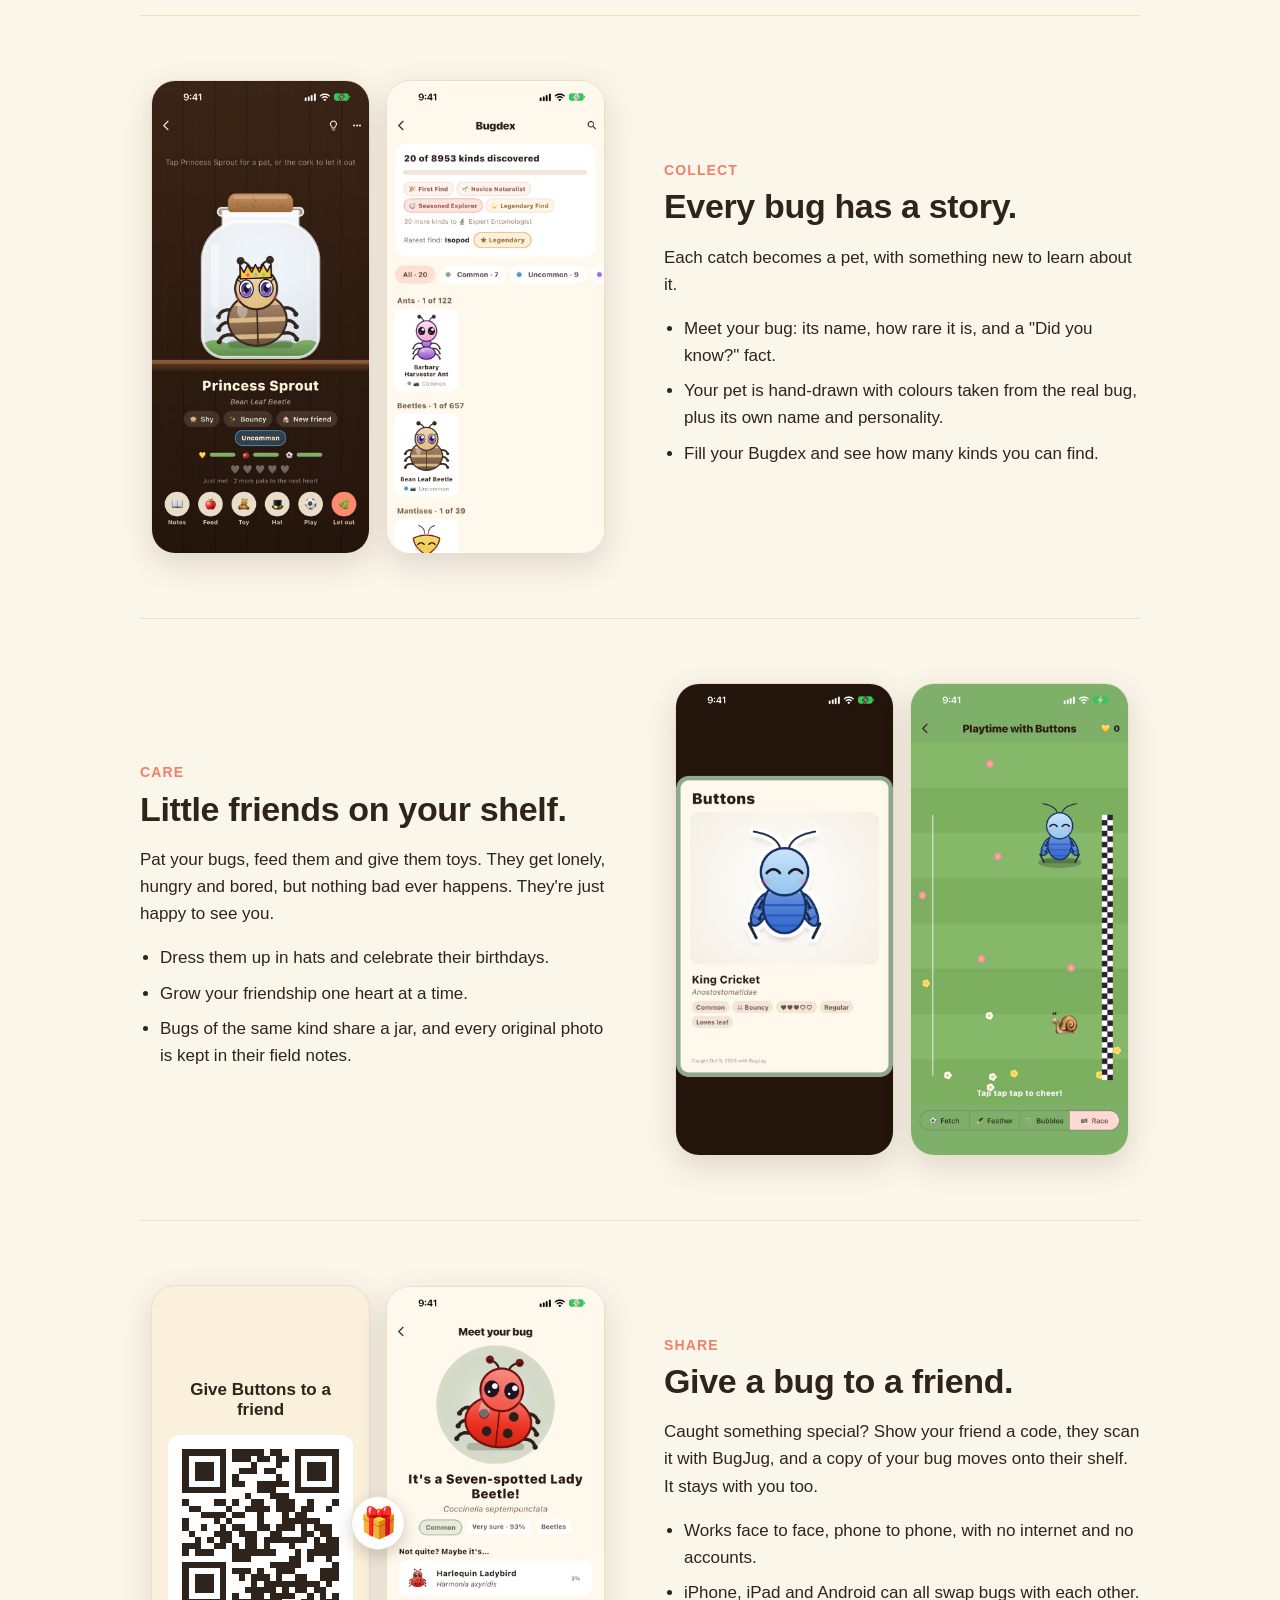
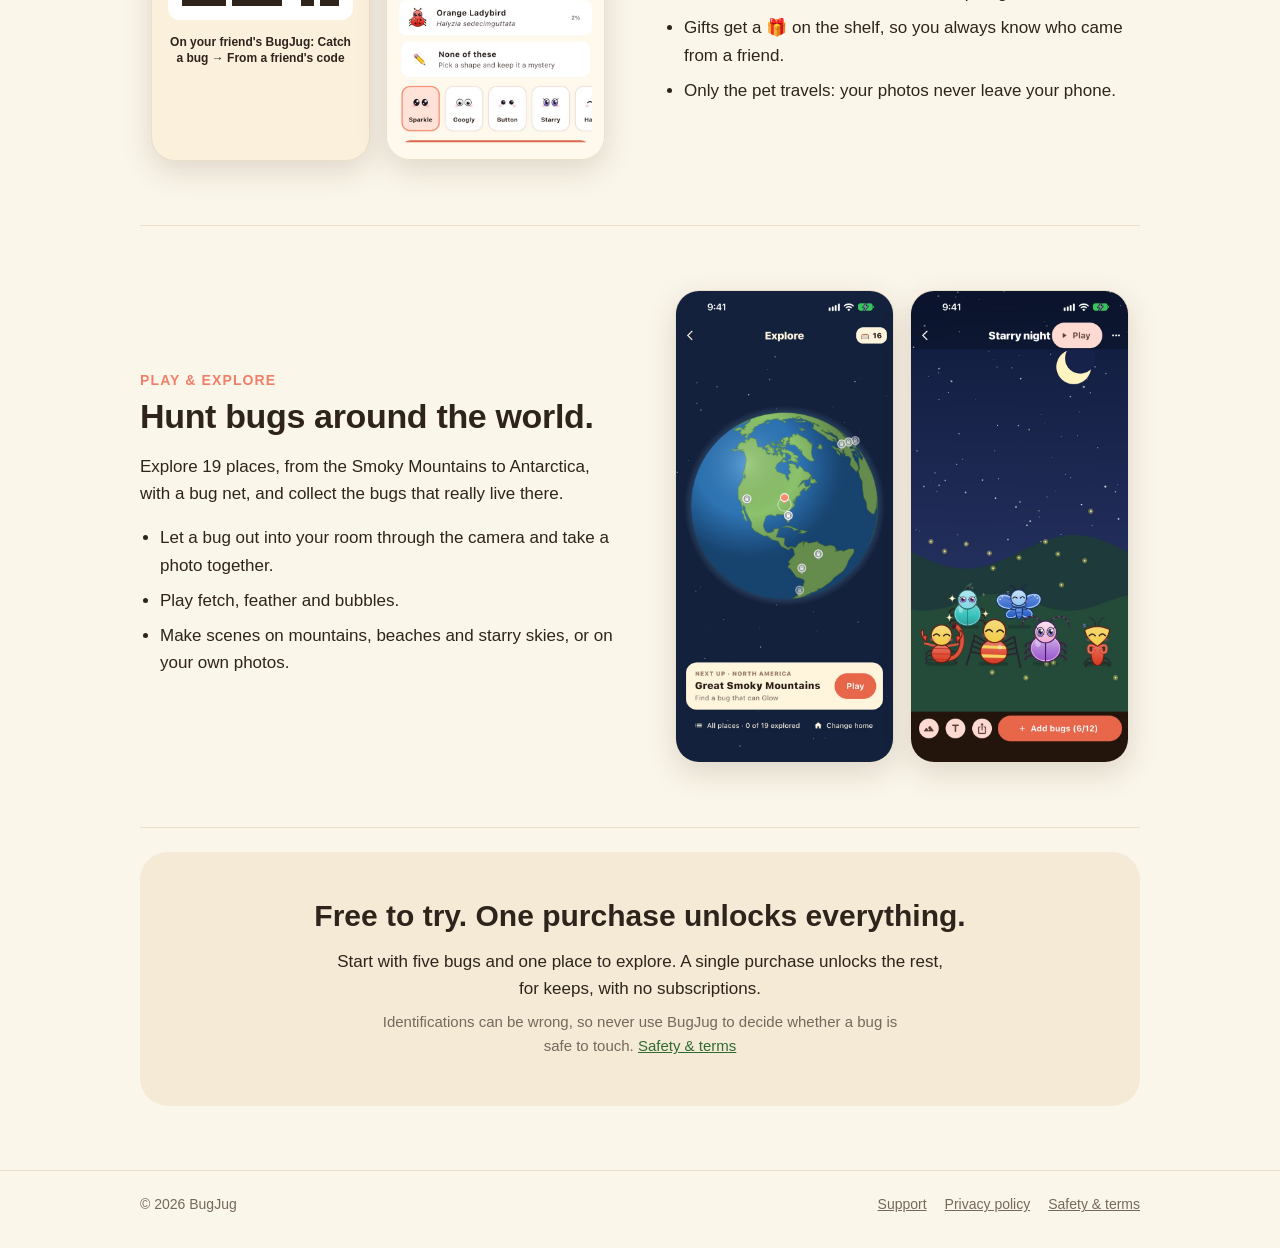
==== commit a58878d2: "Catch: live identification and Auto Catch, all on the phone A camera mock on a CC0 ladybird photo sh" ====
--- a/index.html
+++ b/index.html
@@ -31,8 +31,9 @@
     <div class="hero-copy">
       <img class="hero-icon" src="img/icon.png" alt="BugJug app icon">
       <h1>Snap a bug,<br>meet your new pet.</h1>
-      <p>Found a beetle on the path? Take its photo and BugJug works out what it is, right on your
-        phone. Then it turns your find into a cute pet that lives in a glass jar on your bookshelf.</p>
+      <p>Found a beetle on the path? Point your camera at it and BugJug works out what it is, right on
+        your phone, no internet needed. Then it turns your find into a cute pet that lives in a glass
+        jar on your bookshelf.</p>
       <div class="cta">
         <span class="badge" aria-label="Coming soon to the App Store">
           <svg width="22" height="22" viewBox="0 0 24 24" aria-hidden="true"><path fill="currentColor" d="M16.4 12.6c0-2.6 2.1-3.8 2.2-3.9-1.2-1.8-3.1-2-3.7-2-1.6-.2-3.1.9-3.9.9-.8 0-2-.9-3.3-.9-1.7 0-3.3 1-4.2 2.5-1.8 3.1-.5 7.7 1.3 10.2.9 1.2 1.9 2.6 3.2 2.6 1.3-.1 1.8-.8 3.3-.8 1.6 0 2 .8 3.3.8 1.4 0 2.3-1.3 3.1-2.5 1-1.4 1.4-2.8 1.4-2.9 0 0-2.7-1-2.7-4zM13.9 5c.7-.9 1.2-2 1-3.2-1 0-2.3.7-3 1.6-.7.8-1.2 2-1.1 3.1 1.2.1 2.3-.6 3.1-1.5z"/></svg>
@@ -55,7 +56,7 @@
 <main class="wrap">
   <ul class="pills">
     <li><span class="e">📷</span><strong>8,000+ kinds of bugs</strong>Insects, spiders, snails and other creepy-crawlies.</li>
-    <li><span class="e">📴</span><strong>Works offline</strong>Identification happens on your phone, even in airplane mode.</li>
+    <li><span class="e">✈️</span><strong>All on your phone</strong>Identification works with no internet, even in airplane mode.</li>
     <li><span class="e">🔒</span><strong>No ads, no accounts</strong>No tracking, and your photos never leave your device.</li>
     <li><span class="e">🎁</span><strong>Share with friends</strong>Give a bug to a friend with a quick scan, phone to phone.</li>
   </ul>
@@ -63,8 +64,43 @@
   <div class="feature" id="catch">
     <div>
       <p class="kicker">Catch</p>
+      <h2>Snap it. Know it.<br>No internet needed.</h2>
+      <p>Point your camera at a bug and BugJug locks on and names it as you get closer. The
+        identification runs on your phone, with models that live inside the app. Nothing is uploaded,
+        so it works just the same in the garden, deep in the woods or in airplane mode.</p>
+      <ul>
+        <li><strong>⚡ Auto Catch</strong> for bugs that won't sit still: tap once and BugJug watches for
+          up to 10 seconds, picks the sharpest moment, and catches the bug for you.</li>
+        <li>Knows more than 8,000 kinds of insects, spiders, snails and other creepy-crawlies.</li>
+        <li>No account, no signal, no waiting: your photos never leave your phone.</li>
+      </ul>
+    </div>
+    <figure class="cam-fig">
+      <div class="cam" role="img" aria-label="BugJug's camera locked onto a ladybird on a daisy, saying: Looks like a Seven-spotted Lady Beetle. Got it!">
+        <div class="cam-status"><span>9:41</span><span>✈️</span></div>
+        <div class="cam-view">
+          <img src="img/catch-ladybird.jpg" alt="">
+          <div class="cam-chip">🔍 Looks like a Seven-spotted Lady Beetle…</div>
+          <div class="cam-box"><i></i><i></i><i></i><i></i></div>
+          <div class="cam-got">Got it!</div>
+        </div>
+        <div class="cam-controls">
+          <span class="cam-thumb"></span>
+          <span class="cam-shutter"></span>
+          <span class="cam-auto"><span class="cam-bolt">⚡</span>Auto Catch</span>
+        </div>
+      </div>
+      <figcaption>A real result: BugJug's own models, run on this photo with no connection, say
+        <strong>Seven-spotted Lady Beetle, 83% sure</strong>.
+        <span>Photo: <a href="https://commons.wikimedia.org/wiki/File:Marienk%C3%A4fer_(M%C3%A4rz_2026)_3.jpg">Romzig</a>, CC0.</span></figcaption>
+    </figure>
+  </div>
+
+  <div class="feature flip" id="collect">
+    <div>
+      <p class="kicker">Collect</p>
       <h2>Every bug has a story.</h2>
-      <p>Point the camera at a bug and watch BugJug guess what it is as you get closer.</p>
+      <p>Each catch becomes a pet, with something new to learn about it.</p>
       <ul>
         <li>Meet your bug: its name, how rare it is, and a "Did you know?" fact.</li>
         <li>Your pet is hand-drawn with colours taken from the real bug, plus its own name and personality.</li>
@@ -77,7 +113,7 @@
     </div>
   </div>
 
-  <div class="feature flip">
+  <div class="feature">
     <div>
       <p class="kicker">Care</p>
       <h2>Little friends on your shelf.</h2>
@@ -95,7 +131,7 @@
     </div>
   </div>
 
-  <div class="feature" id="share">
+  <div class="feature flip" id="share">
     <div>
       <p class="kicker">Share</p>
       <h2>Give a bug to a friend.</h2>
@@ -119,7 +155,7 @@
     </div>
   </div>
 
-  <div class="feature flip">
+  <div class="feature">
     <div>
       <p class="kicker">Play &amp; explore</p>
       <h2>Hunt bugs around the world.</h2>
--- a/style.css
+++ b/style.css
@@ -73,12 +73,48 @@
 .feature { display: grid; grid-template-columns: 1fr 1fr; gap: 48px; align-items: center; padding: 64px 0; border-bottom: 1px solid var(--line); }
 .feature:last-of-type { border-bottom: 0; }
 .feature.flip .shots { order: -1; }
-.feature h2 { font-size: 34px; margin: 0 0 6px; letter-spacing: -0.01em; }
+.feature h2 { font-size: 34px; line-height: 1.15; margin: 0 0 12px; letter-spacing: -0.01em; }
 .kicker { color: var(--coral); font-weight: 800; letter-spacing: .08em; text-transform: uppercase; font-size: 14px; margin: 0 0 6px; }
 .feature ul { padding-left: 20px; margin: 12px 0 0; }
 .feature li { margin-bottom: 8px; }
 .shots { display: flex; gap: 16px; justify-content: center; }
 .shots img { width: 46%; max-width: 240px; border-radius: 24px; border: 1px solid var(--line); box-shadow: 0 10px 30px rgba(60,40,20,.15); }
+
+/* Live camera illustration: a real photo with the app's lock-on overlay */
+.cam-fig { margin: 0; display: flex; flex-direction: column; align-items: center; gap: 14px; }
+.cam {
+  width: 100%; max-width: 300px; background: #000; color: #fff; border-radius: 34px; overflow: hidden;
+  border: 6px solid #1a1410; box-shadow: 0 14px 40px rgba(60,40,20,.25);
+}
+.cam-status { display: flex; justify-content: space-between; padding: 10px 22px 8px; font-size: 13px; font-weight: 700; }
+.cam-view { position: relative; aspect-ratio: 520 / 640; }
+.cam-view img { width: 100%; height: 100%; object-fit: cover; }
+.cam-chip {
+  position: absolute; top: 10px; left: 50%; transform: translateX(-50%); width: max-content; max-width: 88%;
+  background: #fbf0dc; color: #2e241b; font-weight: 700; font-size: 12.5px; line-height: 1.3;
+  padding: 7px 12px; border-radius: 16px; text-align: center; box-shadow: 0 2px 8px rgba(0,0,0,.25);
+}
+.cam-box { position: absolute; left: 13%; right: 15%; top: 16%; bottom: 22%; }
+.cam-box i { position: absolute; width: 22%; height: 18%; border: 4px solid #f2b631; filter: drop-shadow(0 0 3px rgba(0,0,0,.4)); }
+.cam-box i:nth-child(1) { top: 0; left: 0; border-right: 0; border-bottom: 0; border-top-left-radius: 10px; }
+.cam-box i:nth-child(2) { top: 0; right: 0; border-left: 0; border-bottom: 0; border-top-right-radius: 10px; }
+.cam-box i:nth-child(3) { bottom: 0; left: 0; border-right: 0; border-top: 0; border-bottom-left-radius: 10px; }
+.cam-box i:nth-child(4) { bottom: 0; right: 0; border-left: 0; border-top: 0; border-bottom-right-radius: 10px; }
+.cam-got {
+  position: absolute; bottom: 10px; left: 50%; transform: translateX(-50%);
+  background: #f2b631; color: #2e241b; font-weight: 900; font-size: 15px; padding: 5px 16px; border-radius: 999px;
+}
+.cam-controls { display: grid; grid-template-columns: 1fr auto 1fr; align-items: center; padding: 14px 18px 18px; }
+.cam-thumb { width: 38px; height: 38px; border-radius: 9px; background: url(img/catch-ladybird.jpg) center/cover; border: 2px solid #fff; }
+.cam-shutter { width: 62px; height: 62px; border-radius: 50%; background: #fff; box-shadow: 0 0 0 4px #000, 0 0 0 7px #fff; }
+.cam-auto { justify-self: end; display: flex; flex-direction: column; align-items: center; font-size: 11px; font-weight: 800; gap: 3px; }
+.cam-bolt {
+  width: 46px; height: 46px; border-radius: 50%; background: #f2b631; display: grid; place-items: center;
+  font-size: 22px; box-shadow: 0 0 0 3px #000, 0 0 0 5px #f2b631;
+}
+.cam-fig figcaption { max-width: 320px; text-align: center; font-size: 14px; color: var(--muted); line-height: 1.45; }
+.cam-fig figcaption span { display: block; font-size: 12px; margin-top: 4px; }
+.cam-fig figcaption a { color: var(--muted); }
 
 /* Share illustration: the app's "Give a bug" sheet beside the friend's phone */
 .share-art { align-items: center; position: relative; }
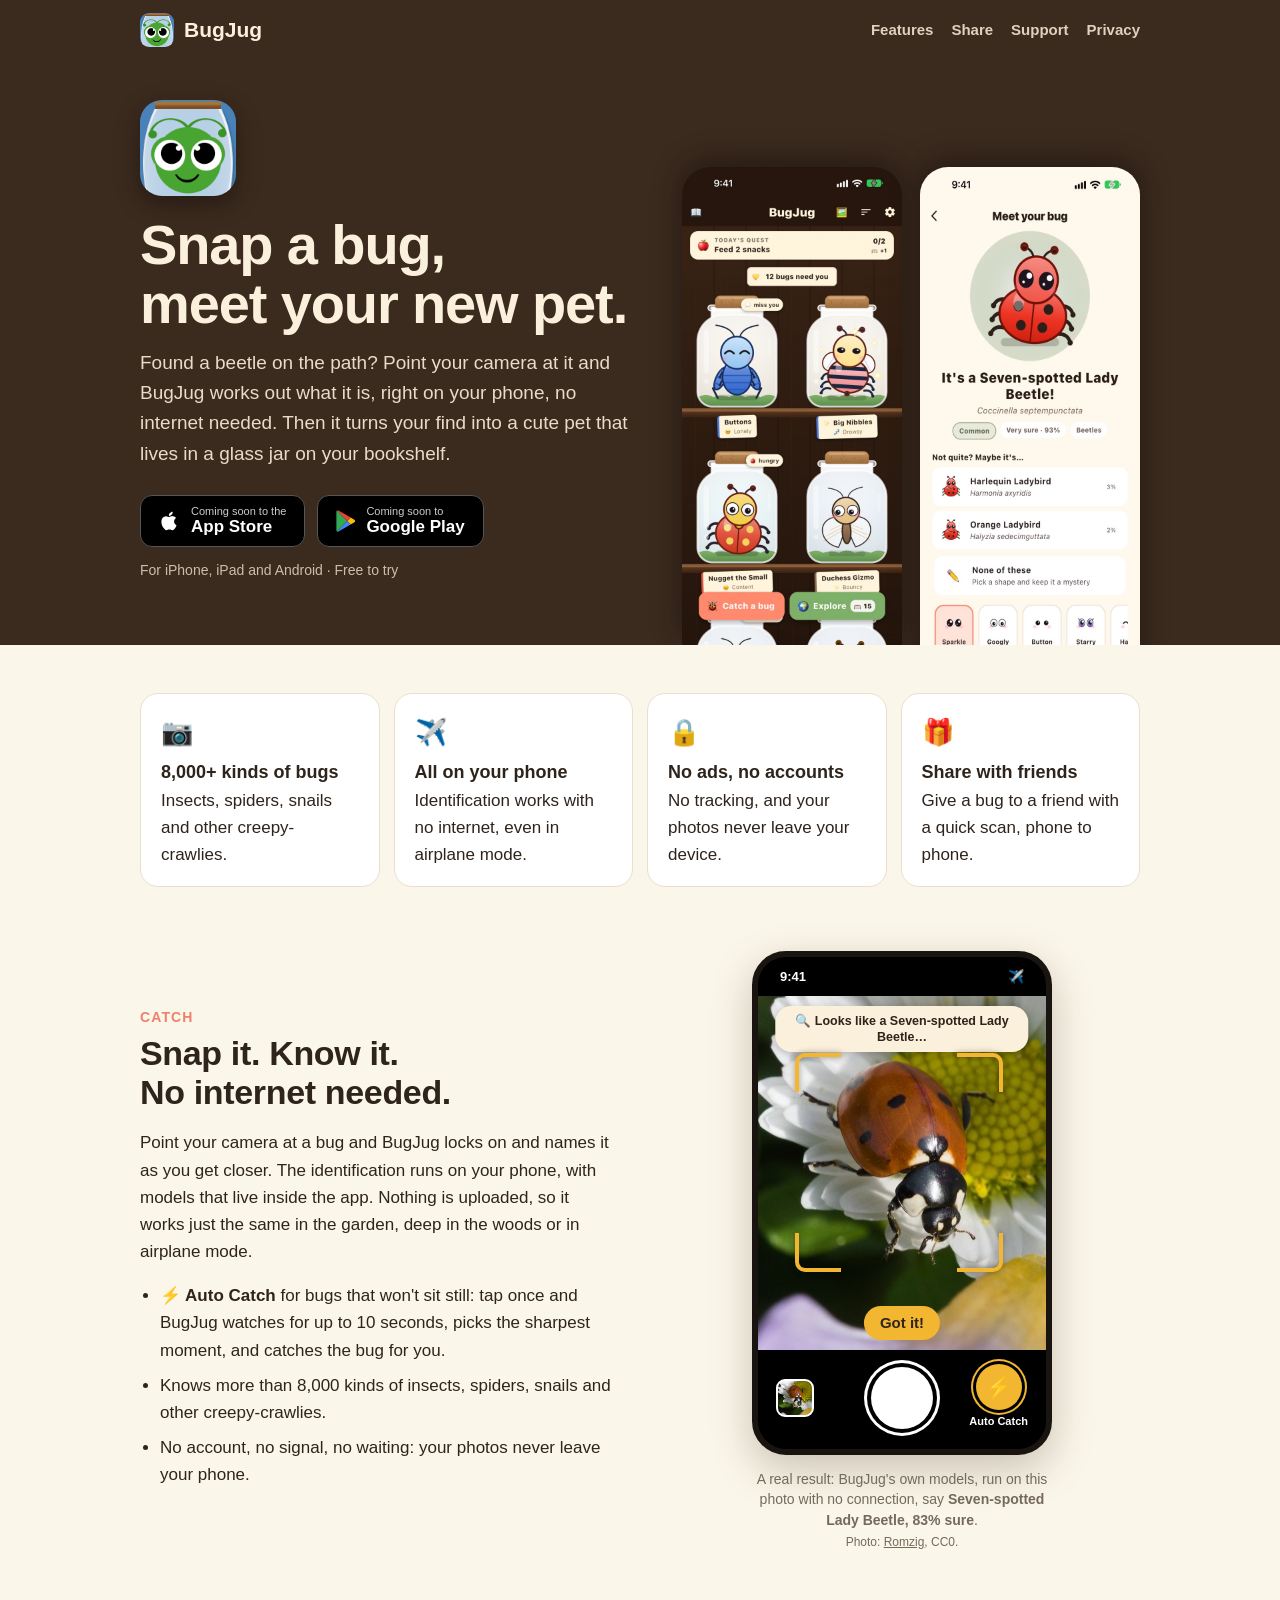
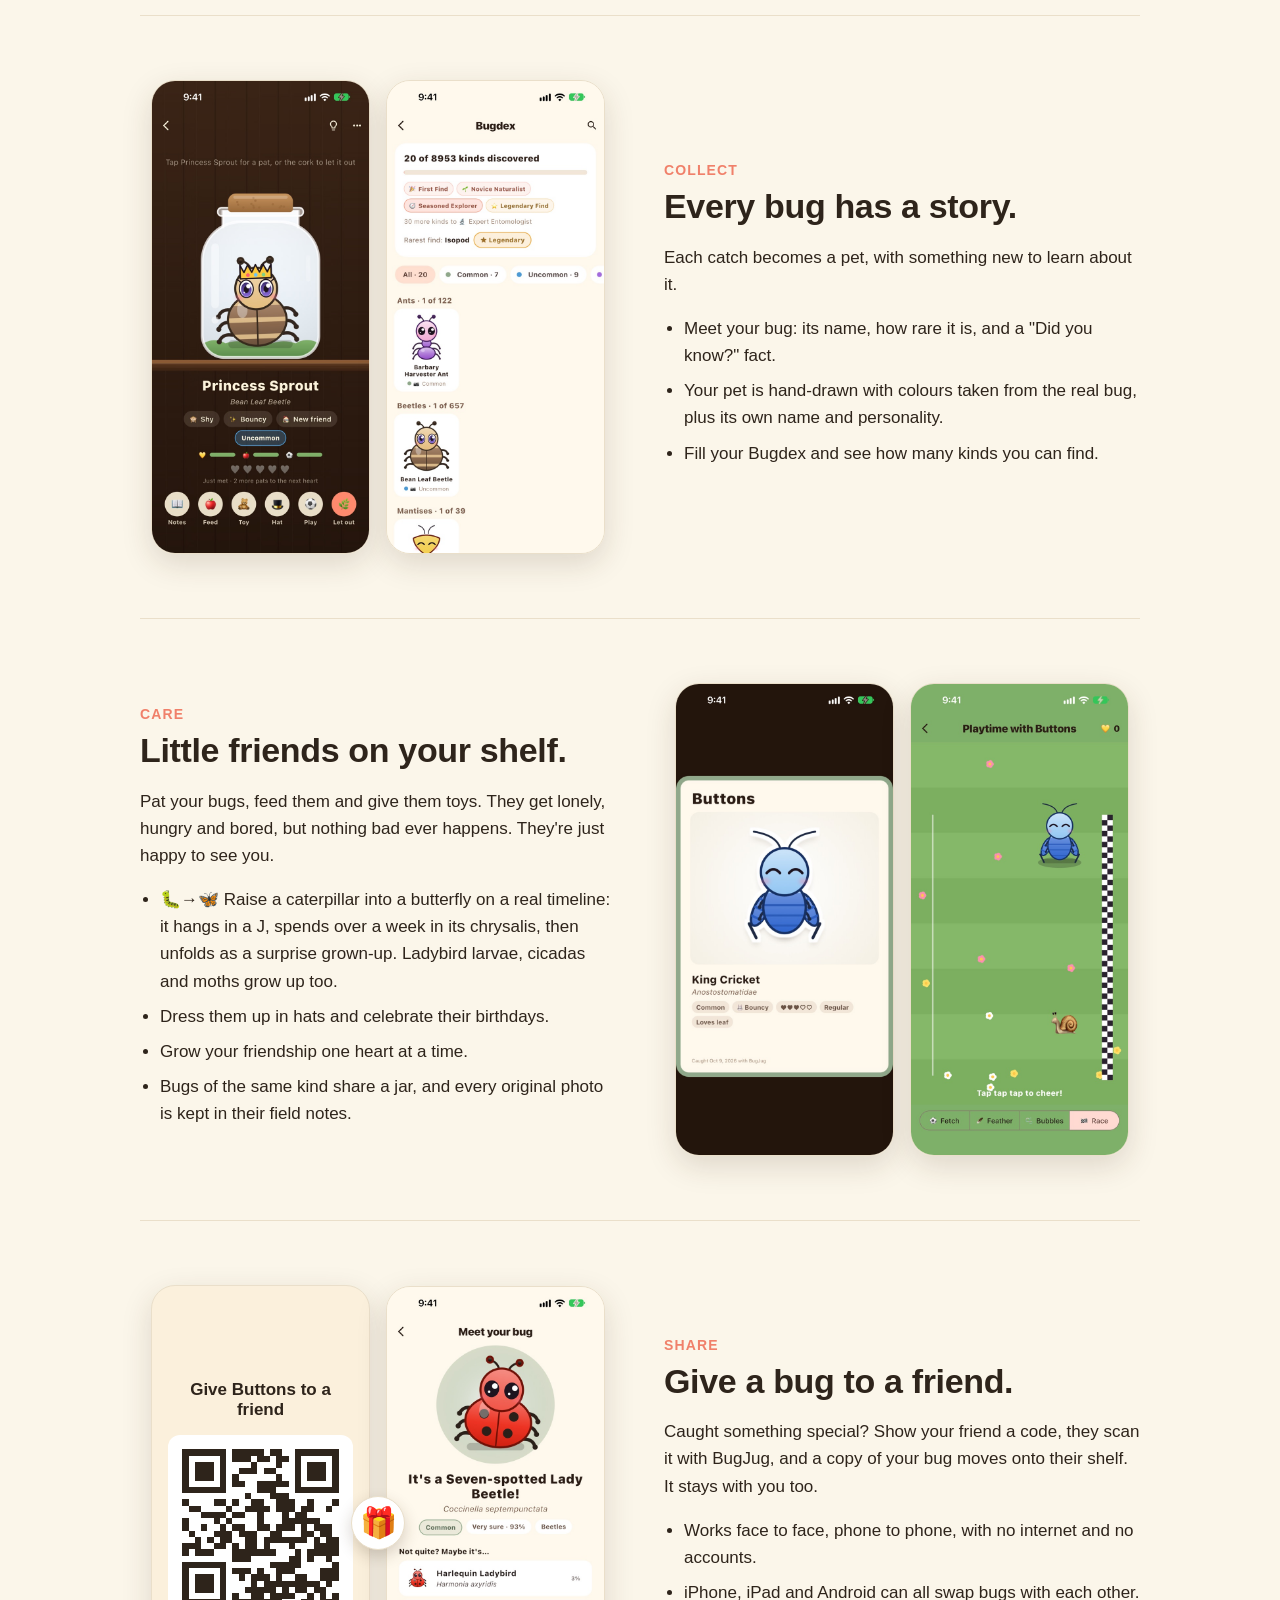
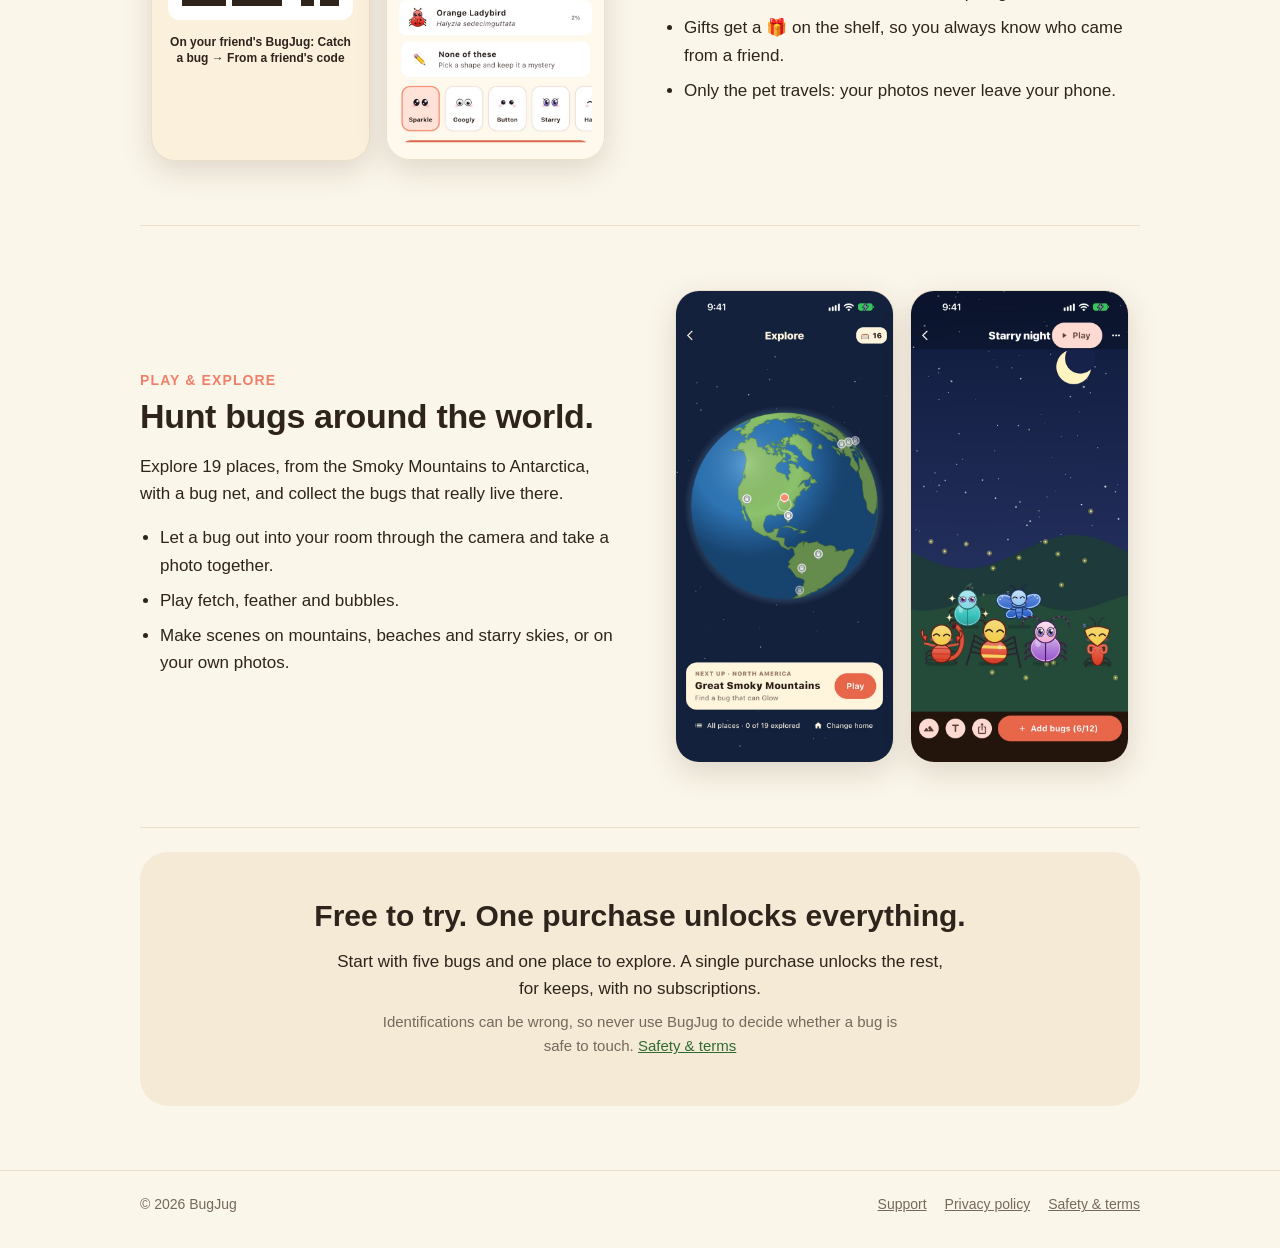
==== commit 2f95d92b: "Care: raising caterpillars into butterflies Co-Authored-By: Claude Opus 5.5 <noreply@anthropic.com>" ====
--- a/index.html
+++ b/index.html
@@ -120,6 +120,9 @@
       <p>Pat your bugs, feed them and give them toys. They get lonely, hungry and bored, but nothing
         bad ever happens. They're just happy to see you.</p>
       <ul>
+        <li>🐛→🦋 Raise a caterpillar into a butterfly on a real timeline: it hangs in a J, spends
+          over a week in its chrysalis, then unfolds as a surprise grown-up. Ladybird larvae, cicadas
+          and moths grow up too.</li>
         <li>Dress them up in hats and celebrate their birthdays.</li>
         <li>Grow your friendship one heart at a time.</li>
         <li>Bugs of the same kind share a jar, and every original photo is kept in their field notes.</li>
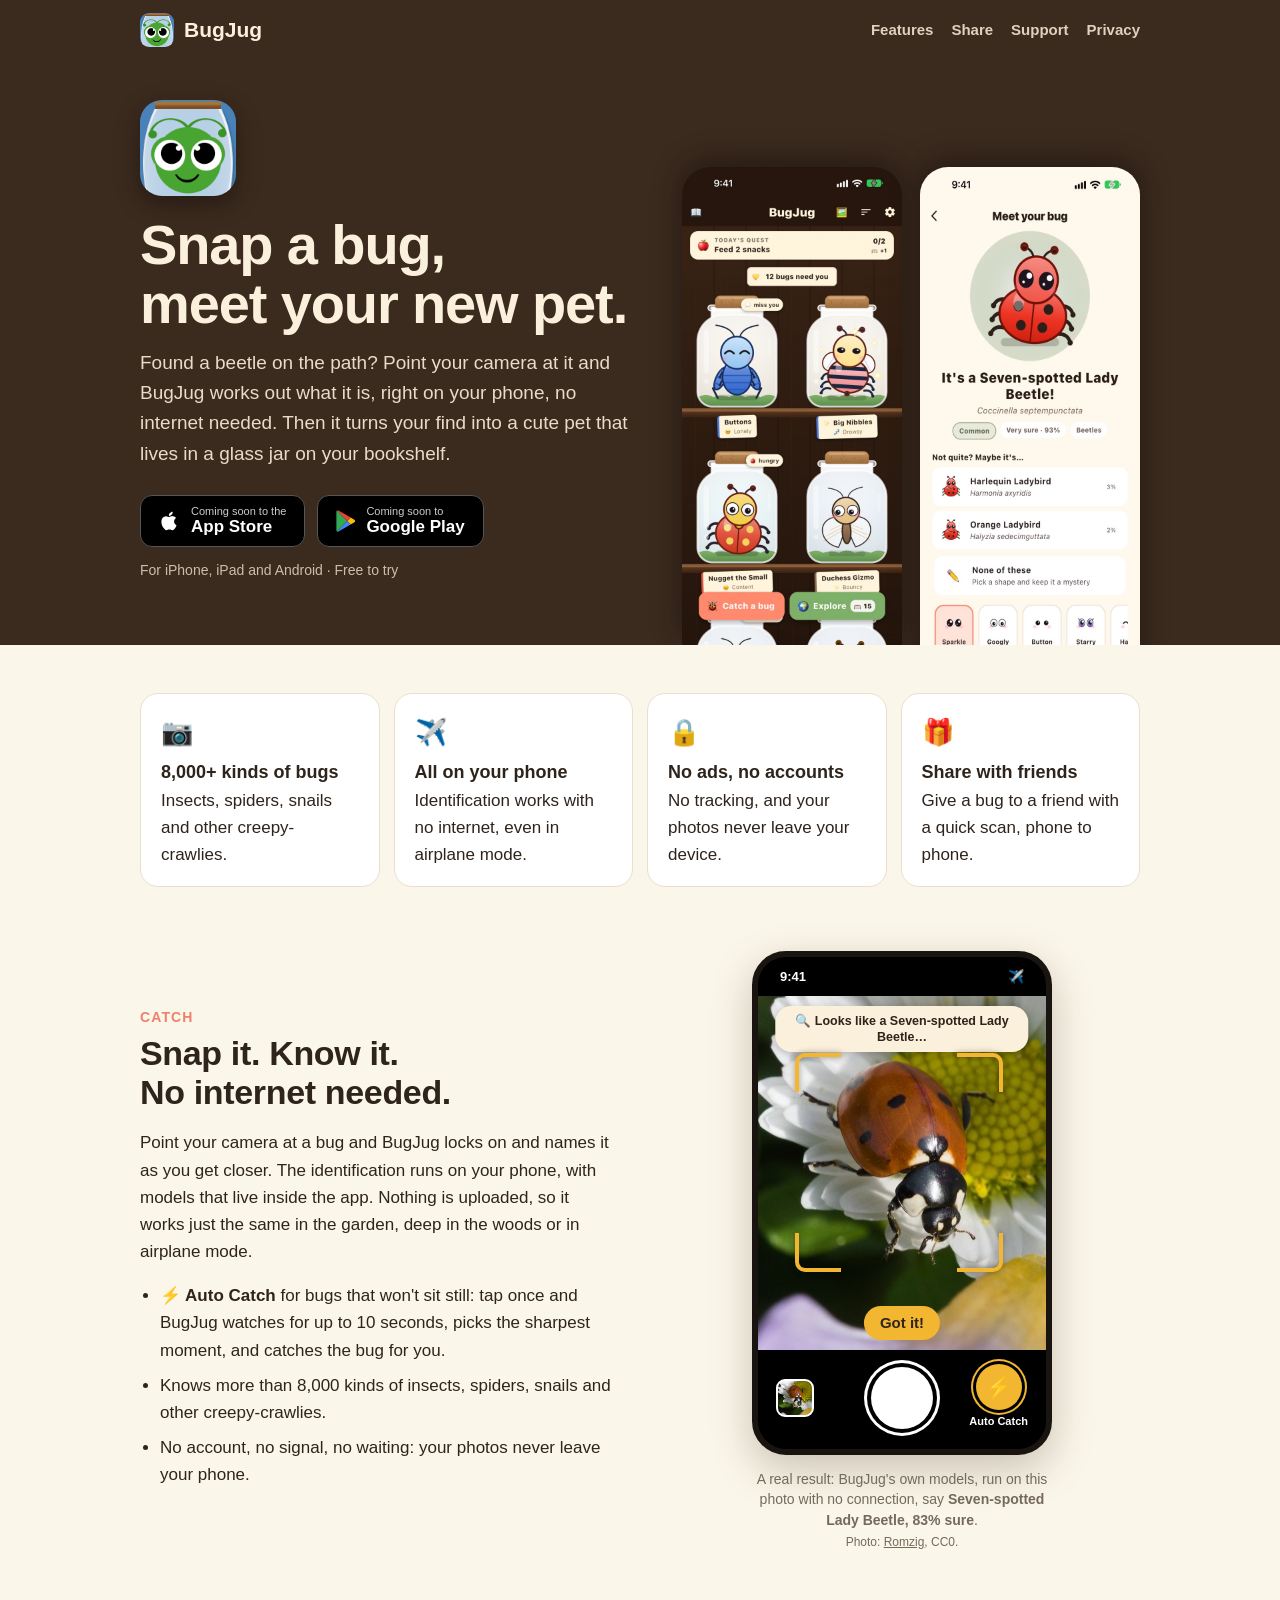
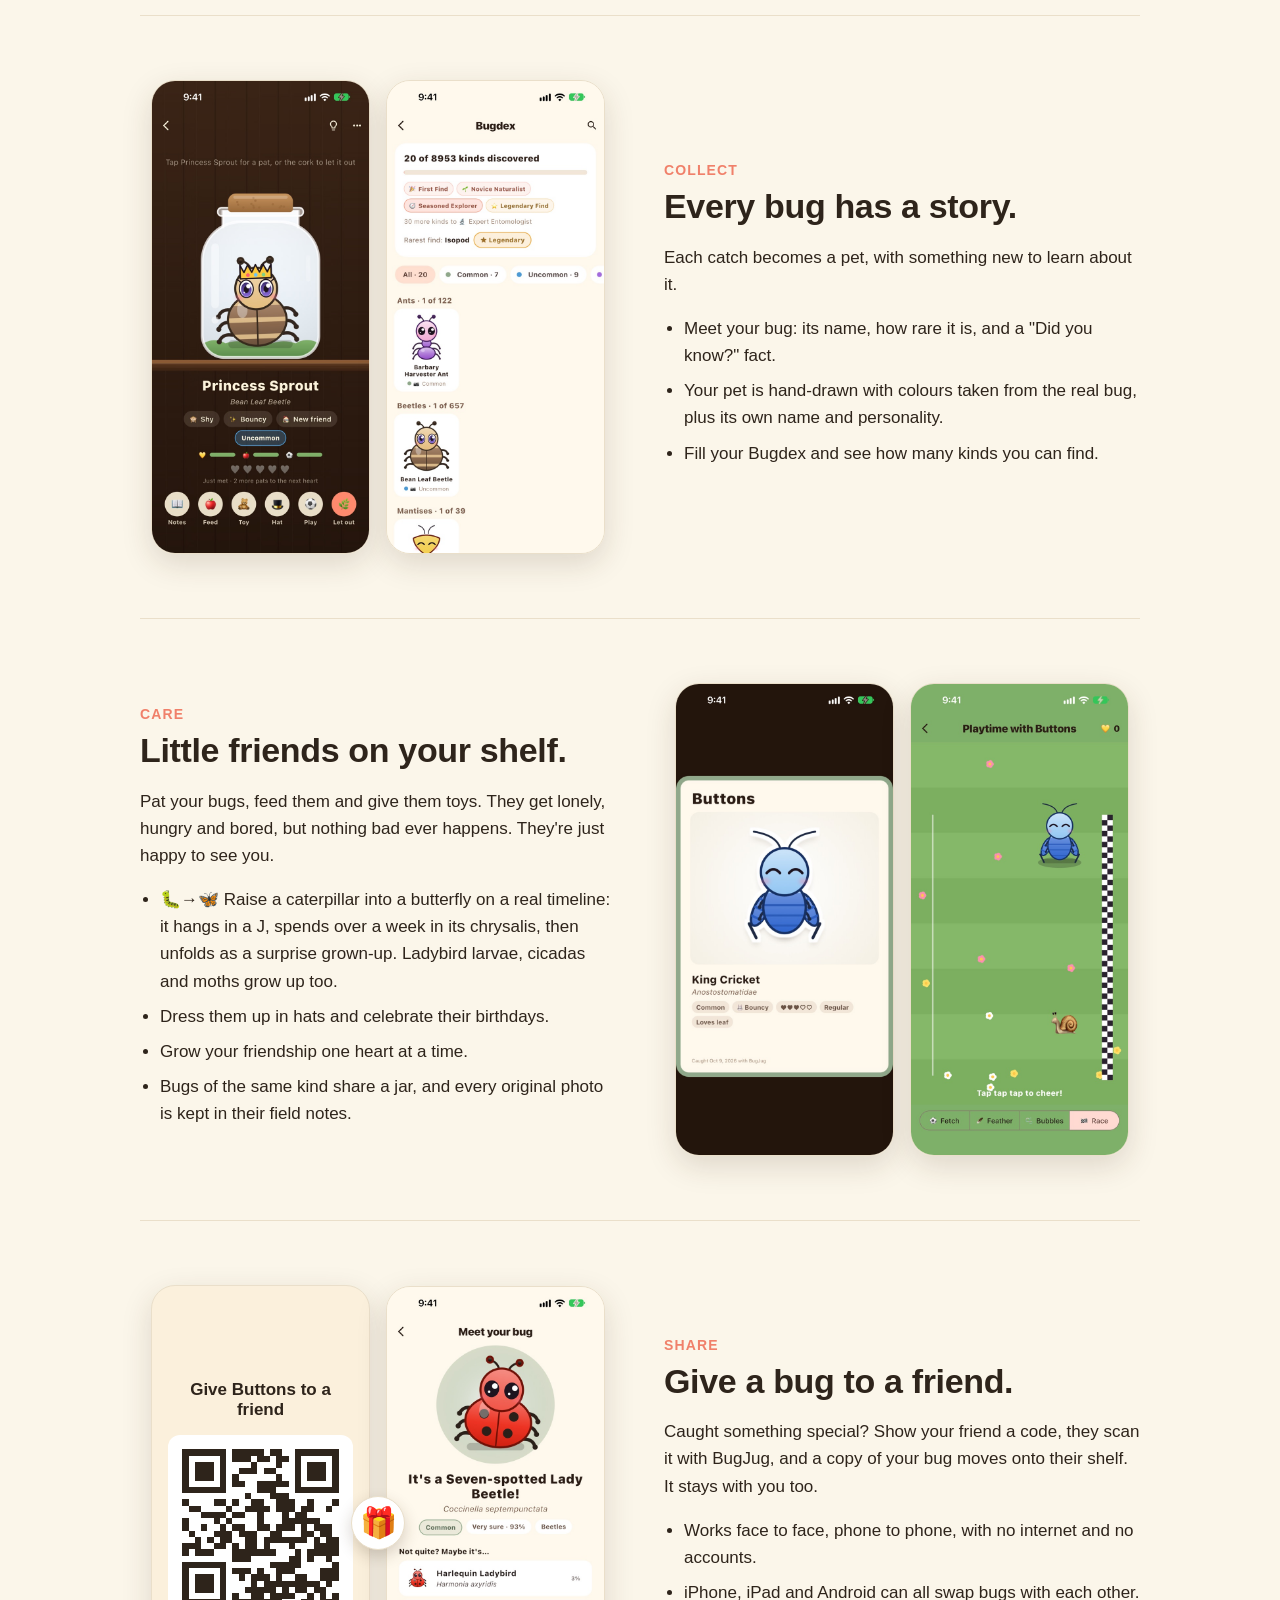
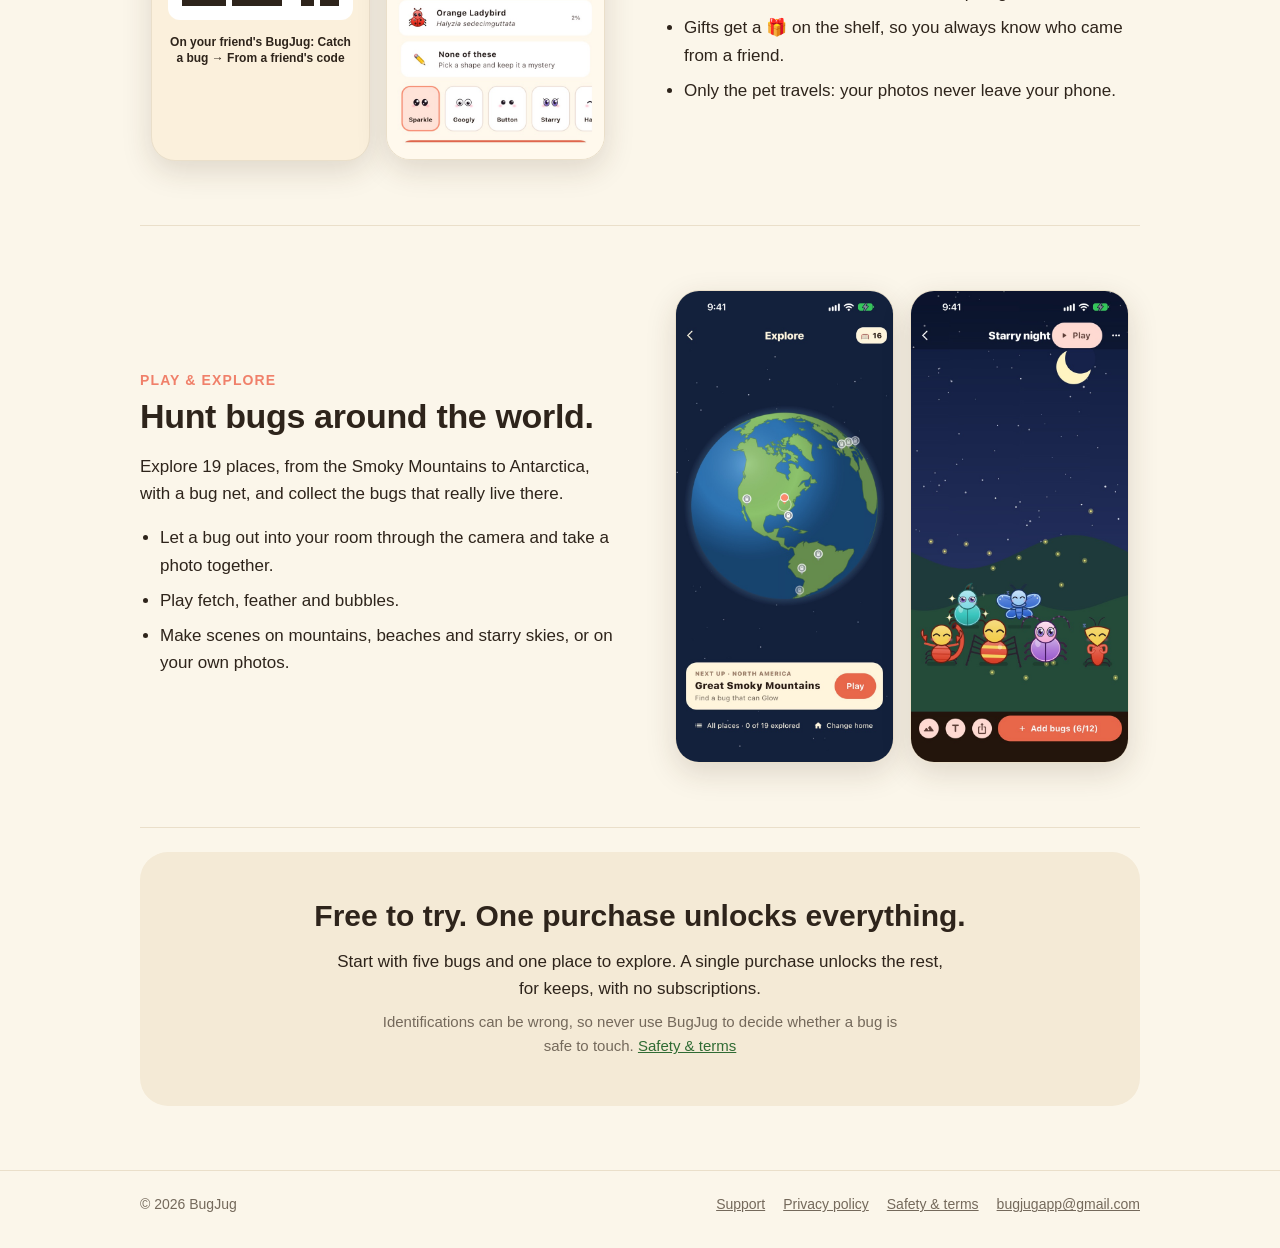
==== commit da404669: "Support email: bugjugapp@gmail.com Co-Authored-By: Claude Opus 5.5 <noreply@anthropic.com>" ====
--- a/index.html
+++ b/index.html
@@ -192,6 +192,7 @@
       <a href="support.html">Support</a>
       <a href="privacy.html">Privacy policy</a>
       <a href="support.html#safety">Safety &amp; terms</a>
+      <a href="mailto:bugjugapp@gmail.com">bugjugapp@gmail.com</a>
     </nav>
   </div>
 </footer>
--- a/style.css
+++ b/style.css
@@ -150,7 +150,7 @@
 
 footer { border-top: 1px solid var(--line); color: var(--muted); font-size: 14px; }
 footer .wrap { display: flex; flex-wrap: wrap; gap: 8px 20px; justify-content: space-between; padding-top: 22px; padding-bottom: 32px; }
-footer nav { display: flex; gap: 18px; }
+footer nav { display: flex; flex-wrap: wrap; gap: 6px 18px; }
 footer a { color: var(--muted); }
 
 @media (max-width: 760px) {
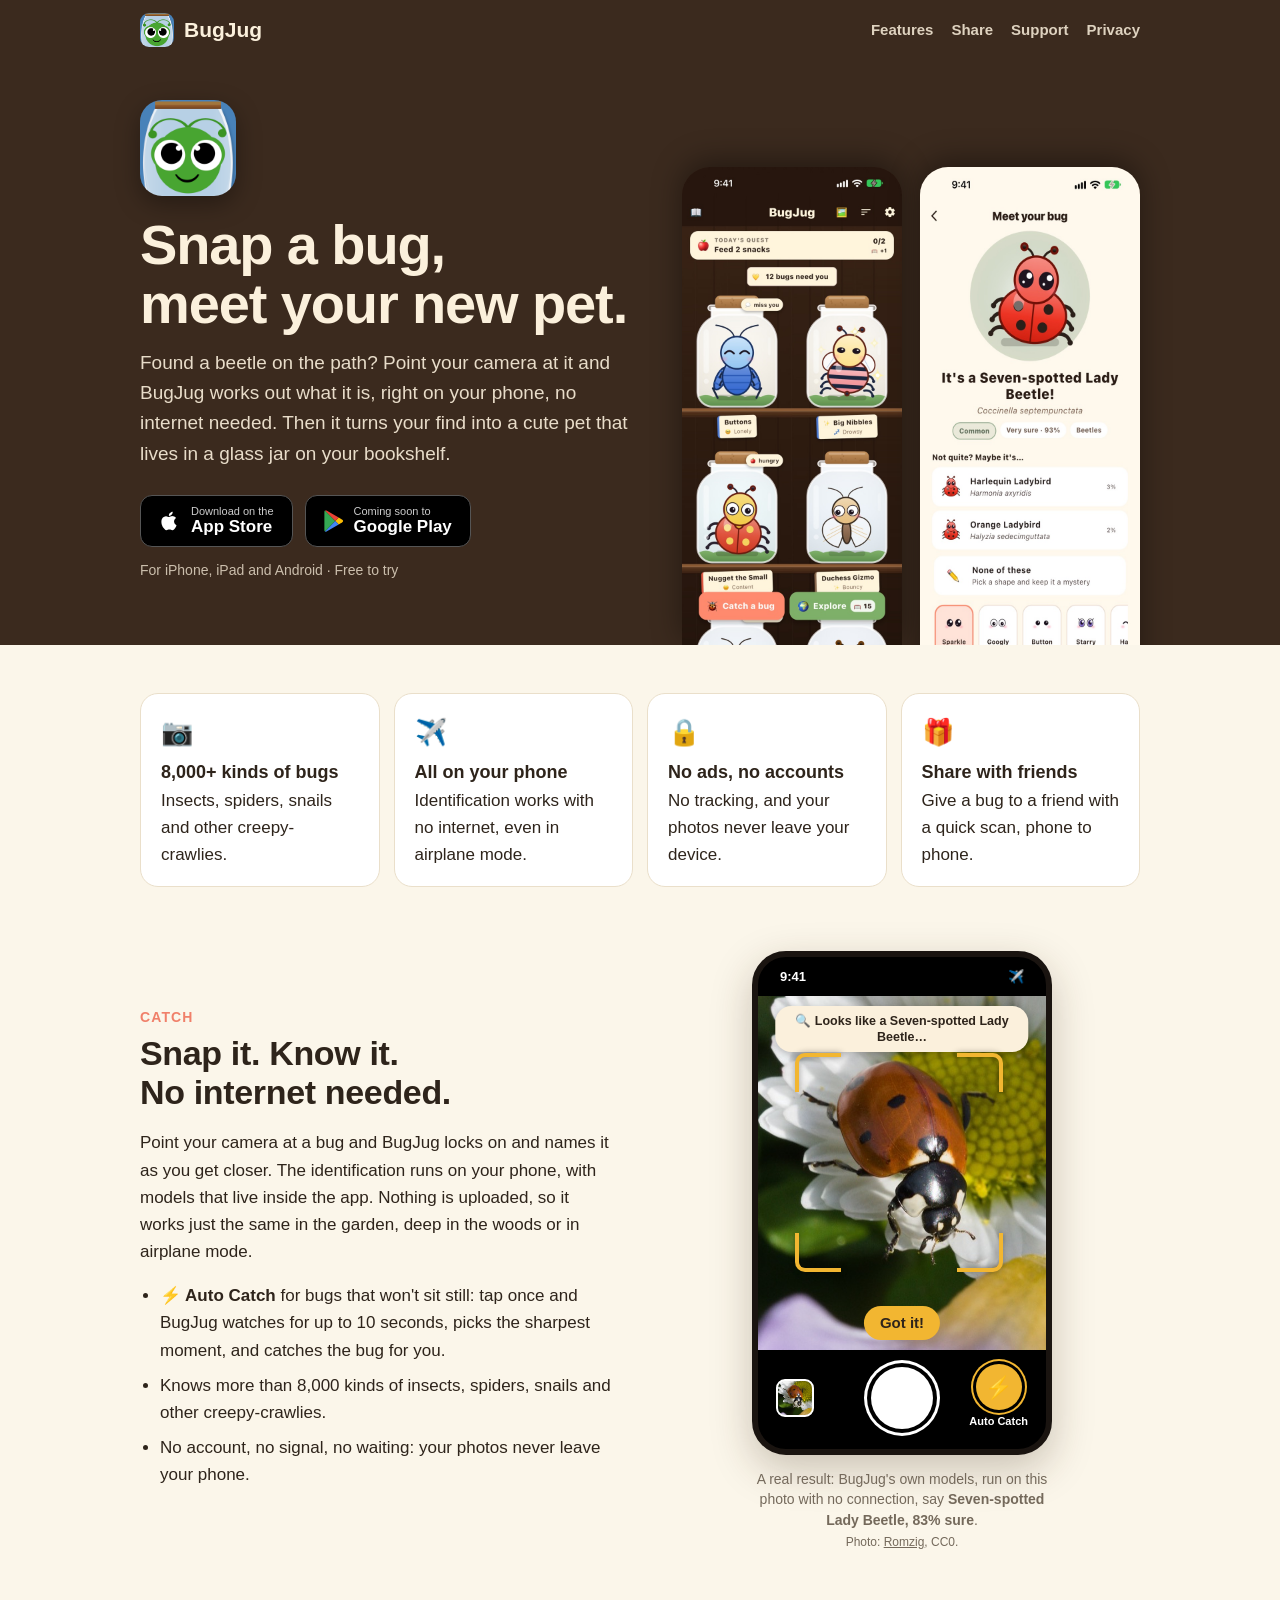
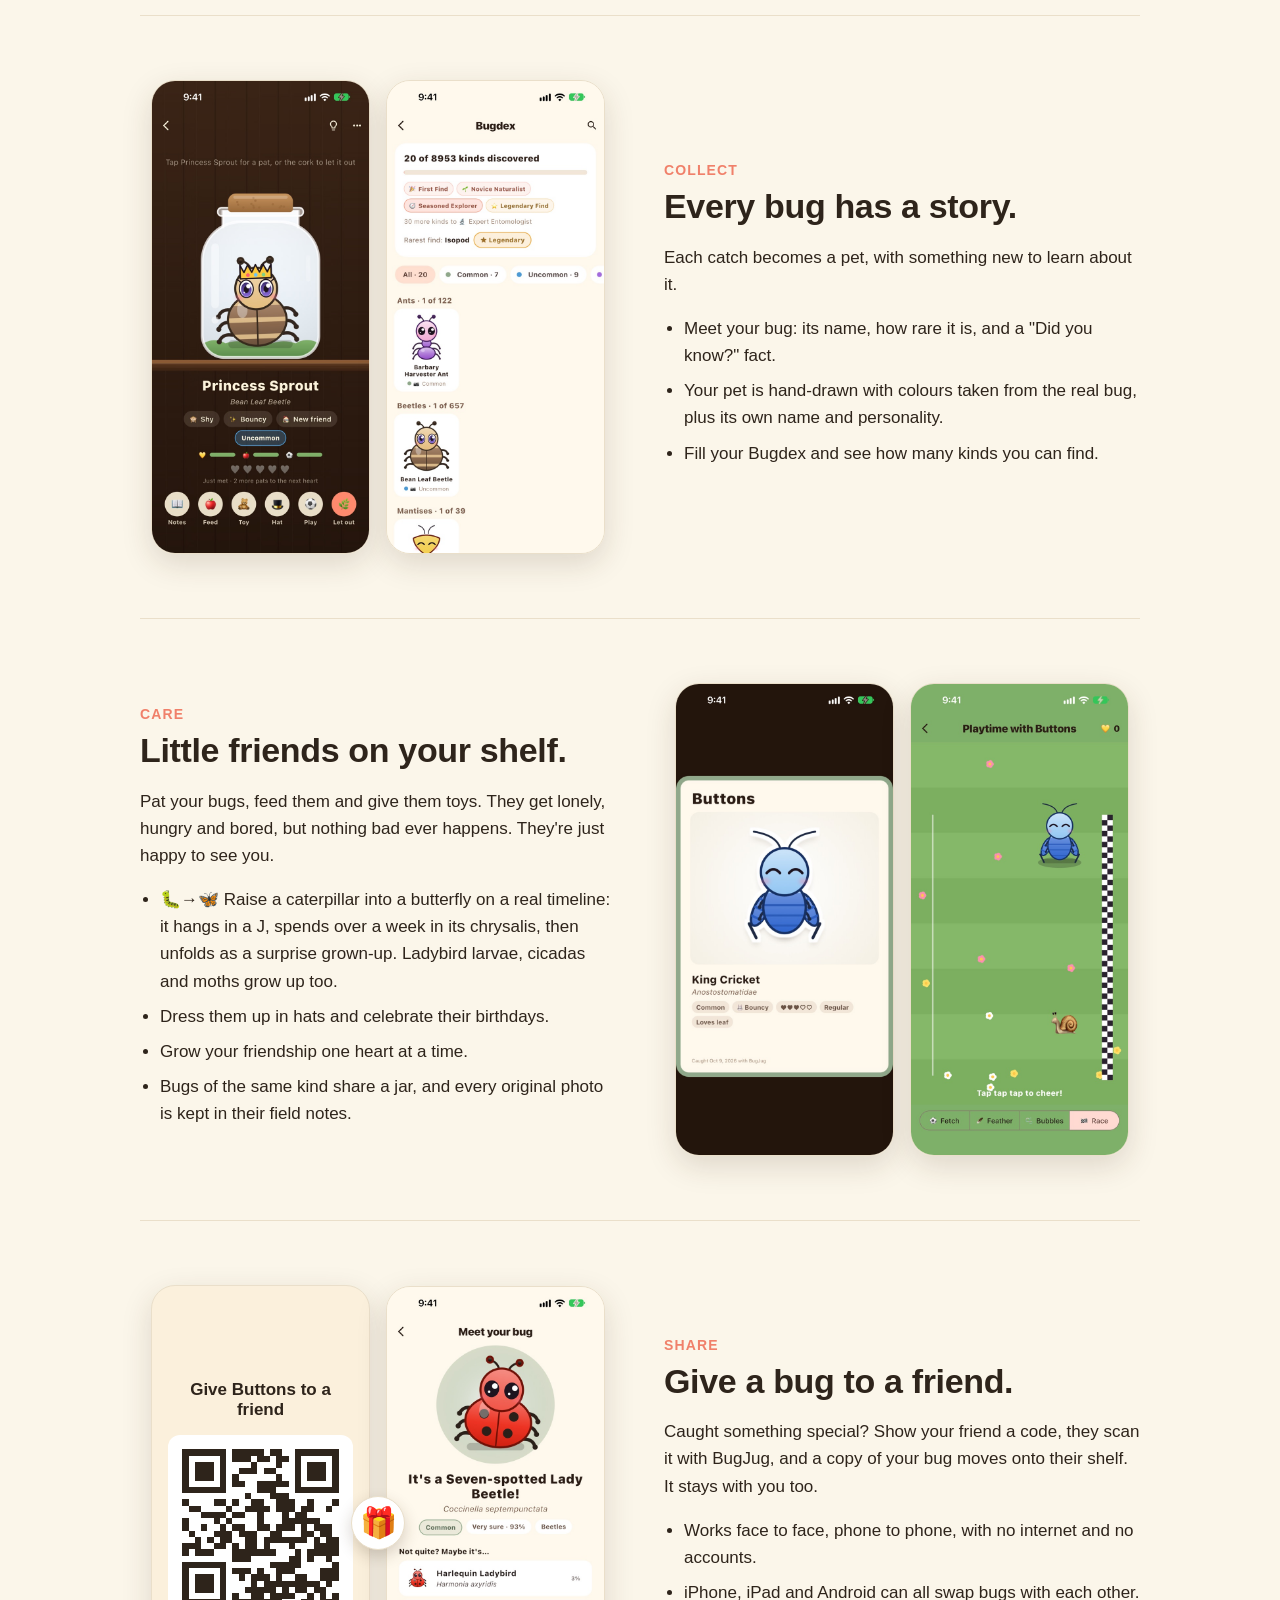
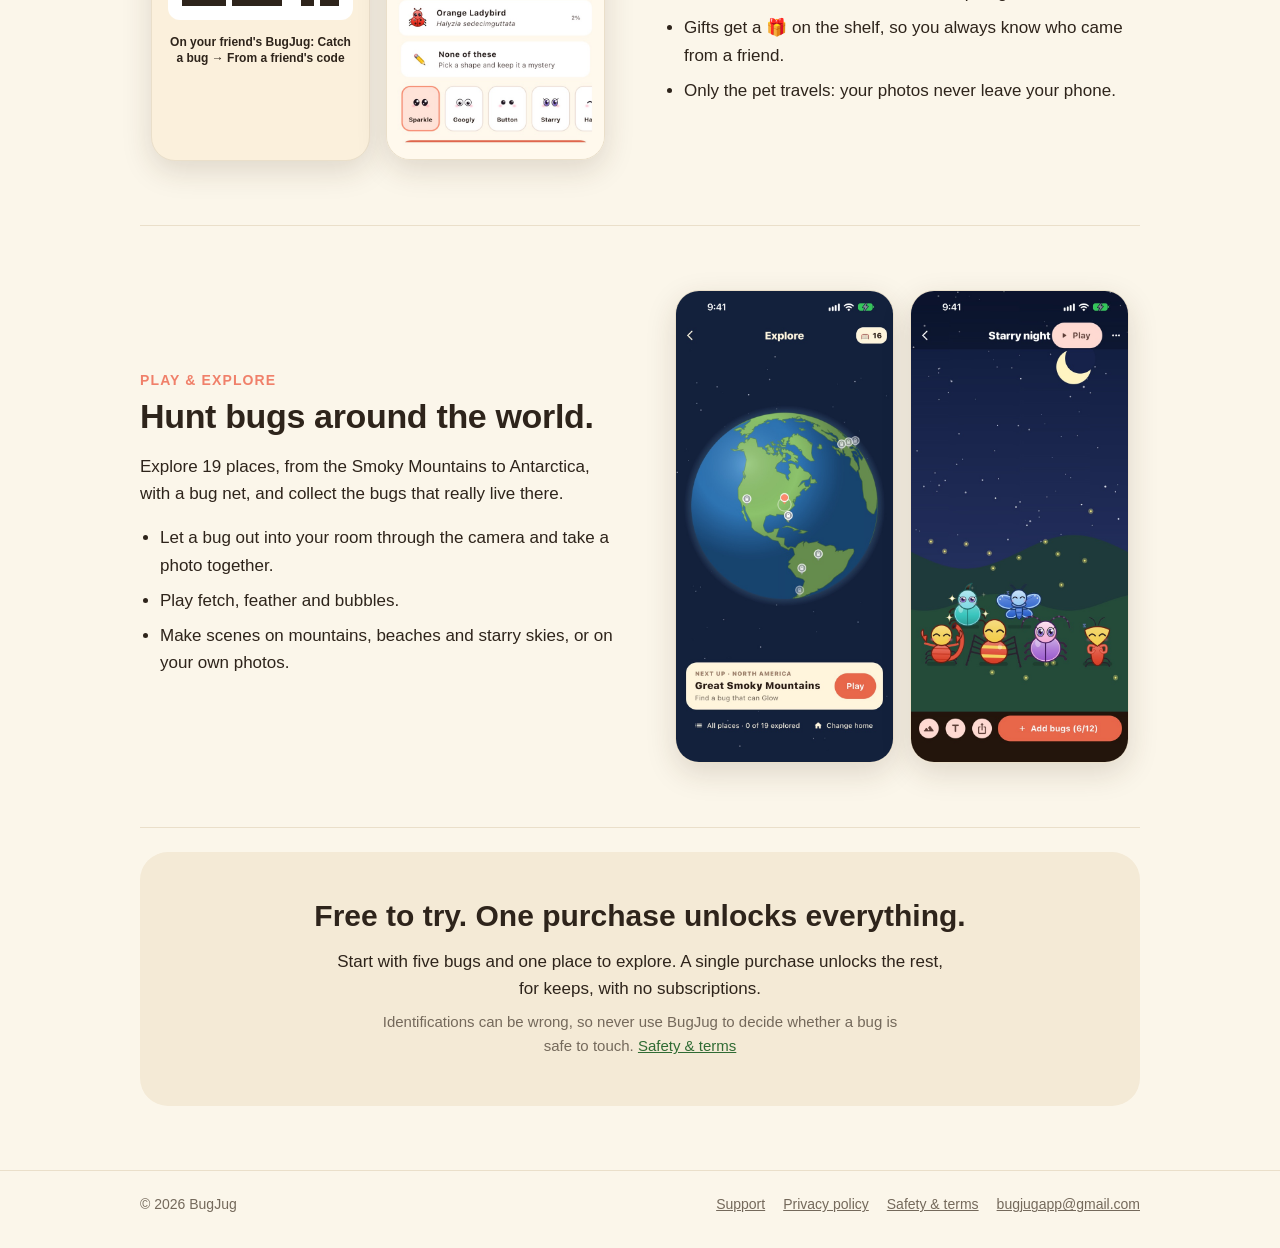
==== commit 61d70984: "BugJug is on the App Store: link the badge The App Store badge now says Download on the App Store an" ====
--- a/index.html
+++ b/index.html
@@ -9,6 +9,7 @@
   <meta property="og:description" content="Snap a bug, meet your new pet. Identification on your phone, no ads, no accounts.">
   <meta property="og:image" content="img/icon.png">
   <meta name="theme-color" content="#3b2a1e">
+  <meta name="apple-itunes-app" content="app-id=6823671330">
   <link rel="icon" href="favicon.png">
   <link rel="apple-touch-icon" href="apple-touch-icon.png">
   <link rel="stylesheet" href="style.css">
@@ -35,10 +36,10 @@
         your phone, no internet needed. Then it turns your find into a cute pet that lives in a glass
         jar on your bookshelf.</p>
       <div class="cta">
-        <span class="badge" aria-label="Coming soon to the App Store">
+        <a class="badge" href="https://apps.apple.com/app/bugjug-bug-pets-in-a-jar/id6823671330" aria-label="Download BugJug on the App Store">
           <svg width="22" height="22" viewBox="0 0 24 24" aria-hidden="true"><path fill="currentColor" d="M16.4 12.6c0-2.6 2.1-3.8 2.2-3.9-1.2-1.8-3.1-2-3.7-2-1.6-.2-3.1.9-3.9.9-.8 0-2-.9-3.3-.9-1.7 0-3.3 1-4.2 2.5-1.8 3.1-.5 7.7 1.3 10.2.9 1.2 1.9 2.6 3.2 2.6 1.3-.1 1.8-.8 3.3-.8 1.6 0 2 .8 3.3.8 1.4 0 2.3-1.3 3.1-2.5 1-1.4 1.4-2.8 1.4-2.9 0 0-2.7-1-2.7-4zM13.9 5c.7-.9 1.2-2 1-3.2-1 0-2.3.7-3 1.6-.7.8-1.2 2-1.1 3.1 1.2.1 2.3-.6 3.1-1.5z"/></svg>
-          <span><small>Coming soon to the</small>App Store</span>
-        </span>
+          <span><small>Download on the</small>App Store</span>
+        </a>
         <span class="badge" aria-label="Coming soon to Google Play">
           <svg width="20" height="22" viewBox="0 0 20 22" aria-hidden="true"><path fill="#34a853" d="M1 .6 11.3 11 1 21.4c-.4-.2-.6-.6-.6-1.1V1.7C.4 1.2.6.8 1 .6z"/><path fill="#fbbc04" d="m14.7 7.6 3.6 2.1c1 .6 1 2 0 2.6l-3.6 2.1-3.4-3.4z"/><path fill="#4285f4" d="M11.3 11 14.7 14.4 2.5 21.4c-.5.3-1 .3-1.5 0z"/><path fill="#ea4335" d="M1 .6c.5-.3 1-.3 1.5 0l12.2 7-3.4 3.4z"/></svg>
           <span><small>Coming soon to</small>Google Play</span>
--- a/style.css
+++ b/style.css
@@ -56,6 +56,7 @@
   display: inline-flex; align-items: center; gap: 10px; background: #000; color: #fff;
   border: 1px solid #555; border-radius: 12px; padding: 9px 18px; text-decoration: none; font-weight: 700;
 }
+a.badge:hover, a.badge:focus-visible { border-color: #aaa; background: #1a1a1a; }
 .badge small { display: block; font-size: 11px; font-weight: 500; opacity: .8; line-height: 1.1; }
 .badge span { line-height: 1.15; }
 .note { font-size: 14px; opacity: .75; }
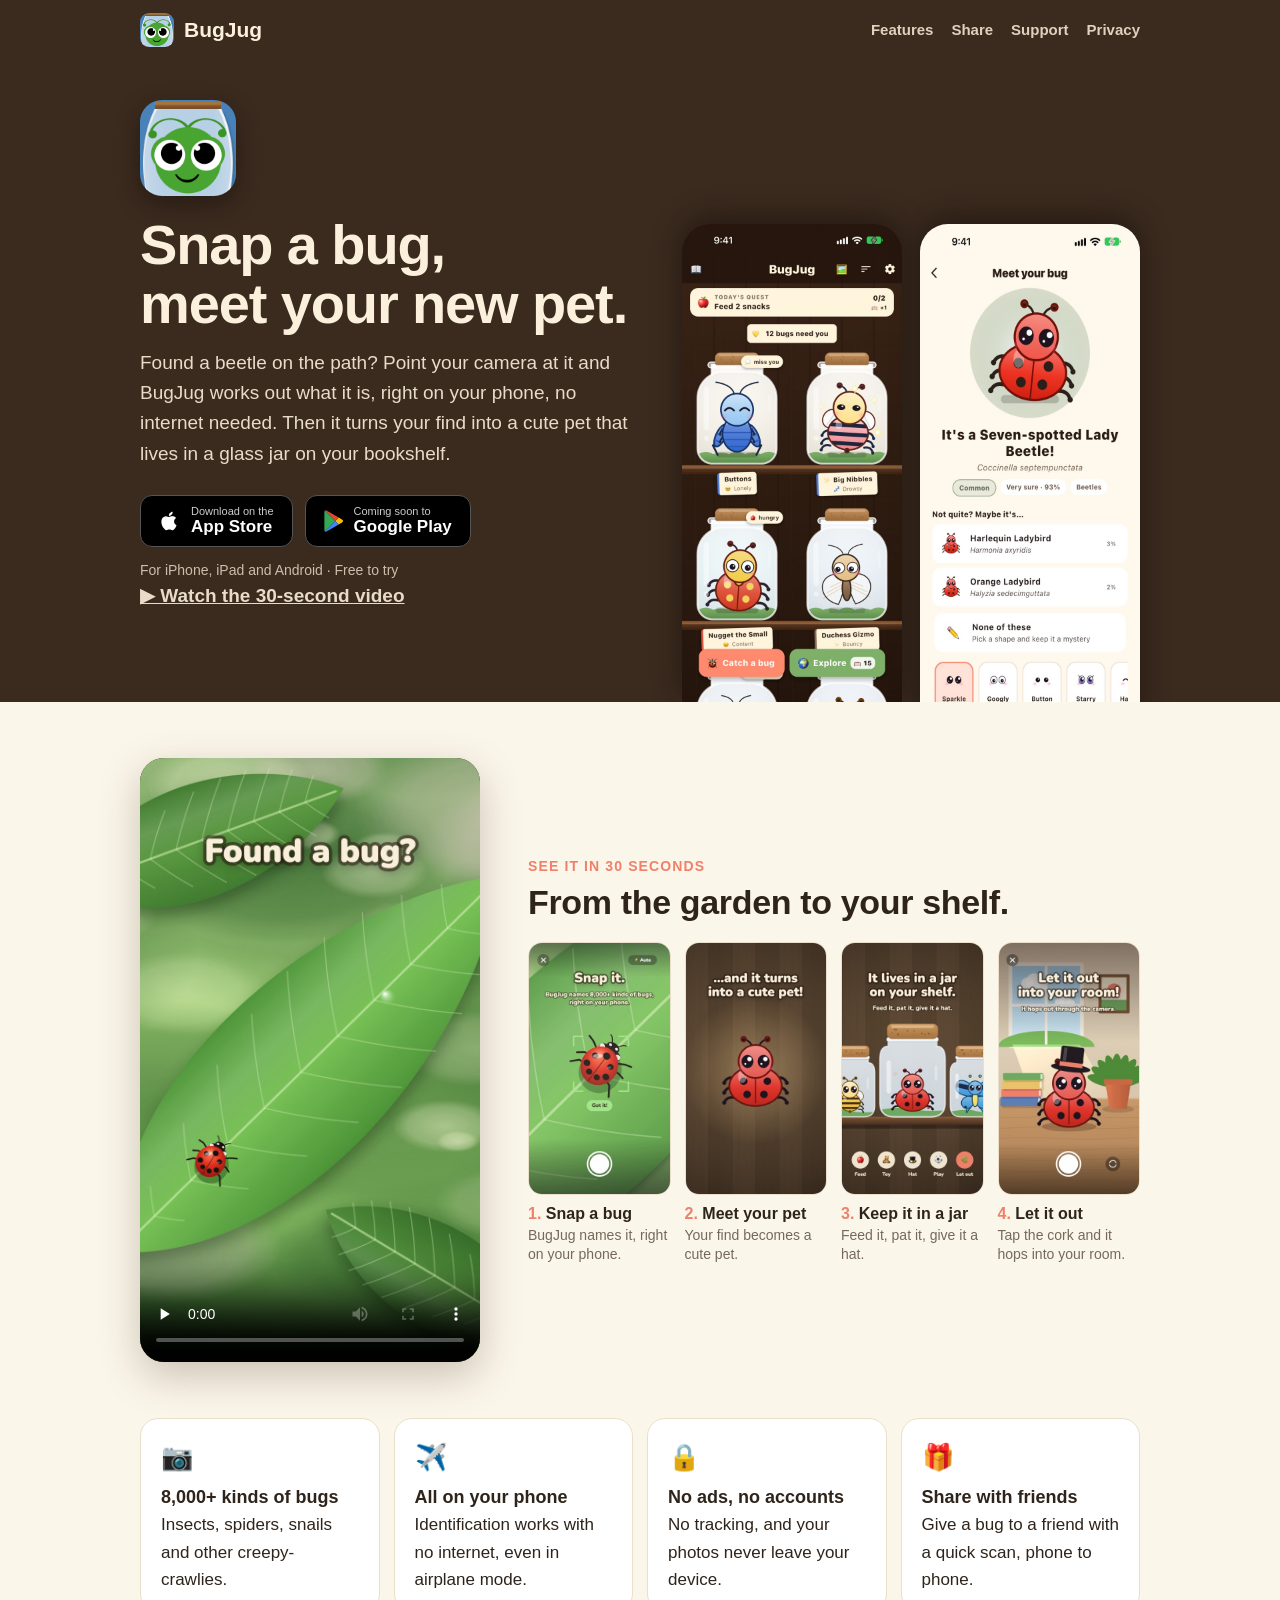
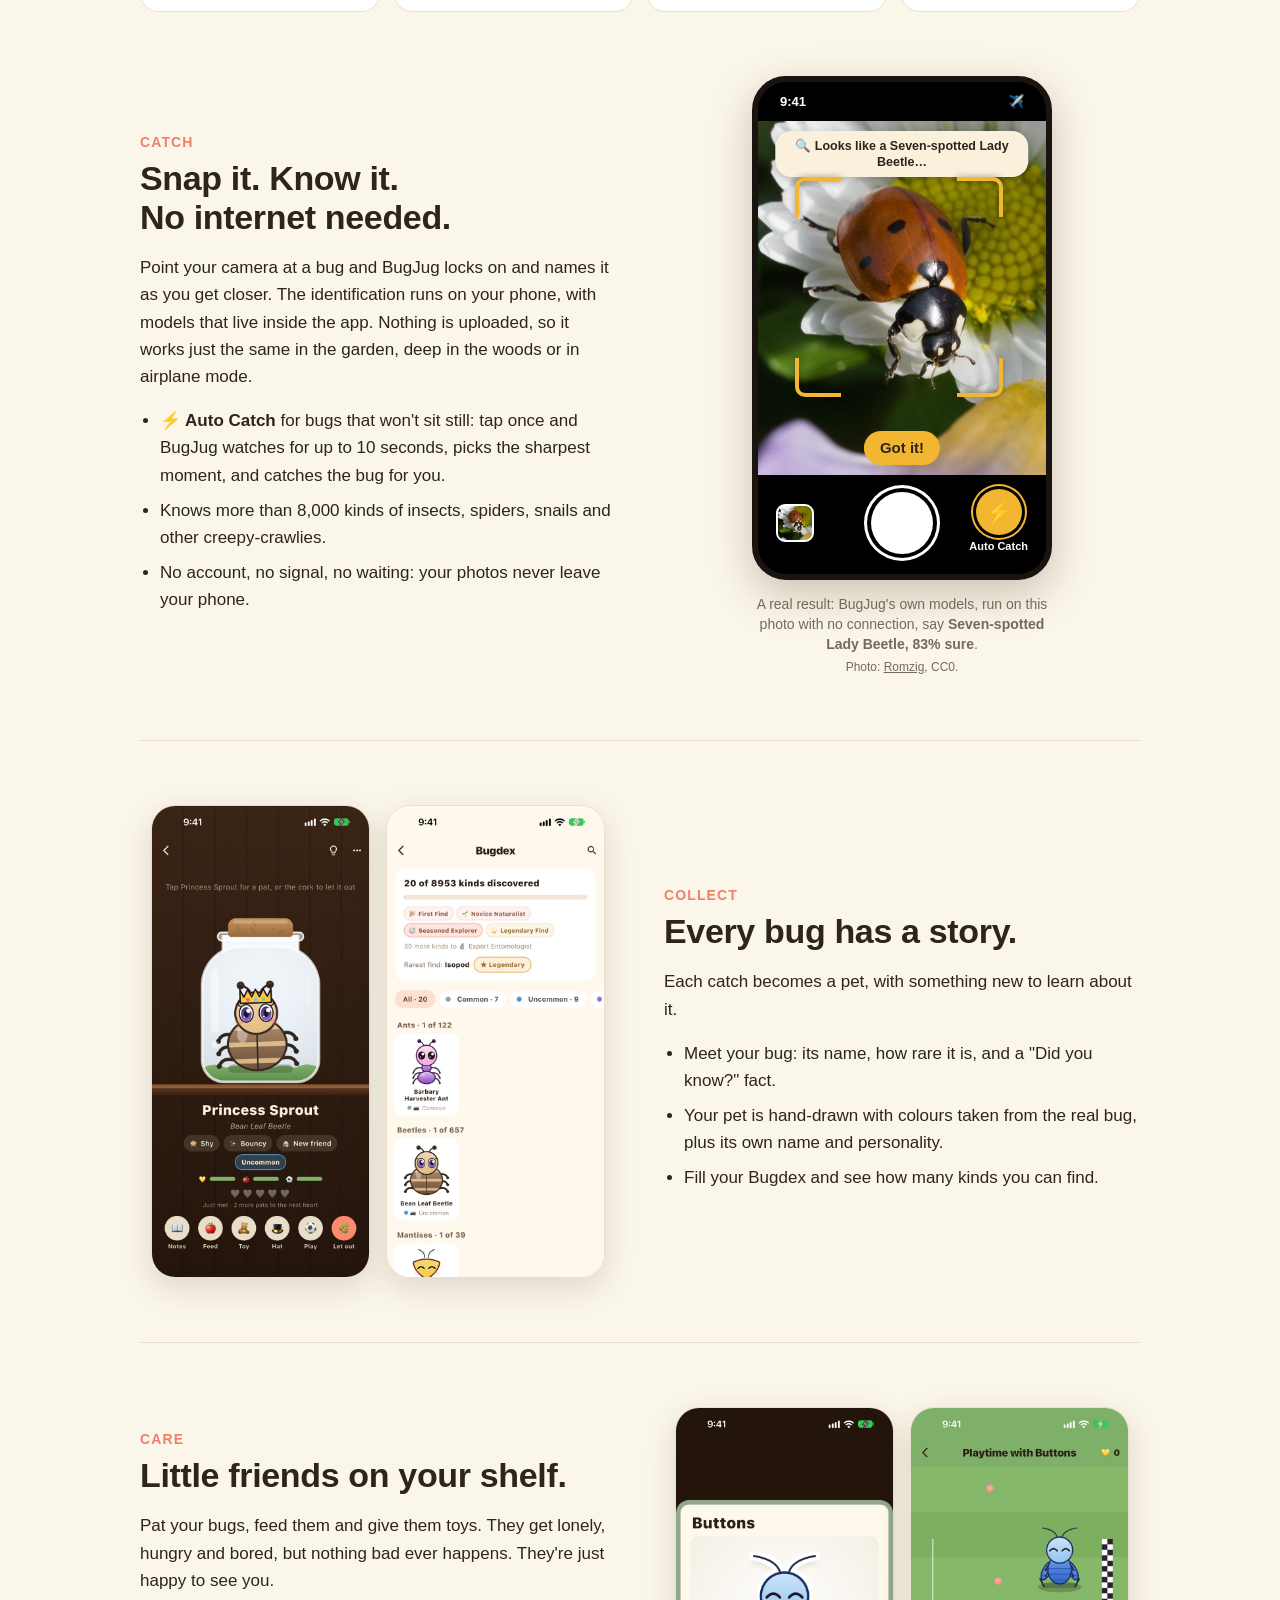
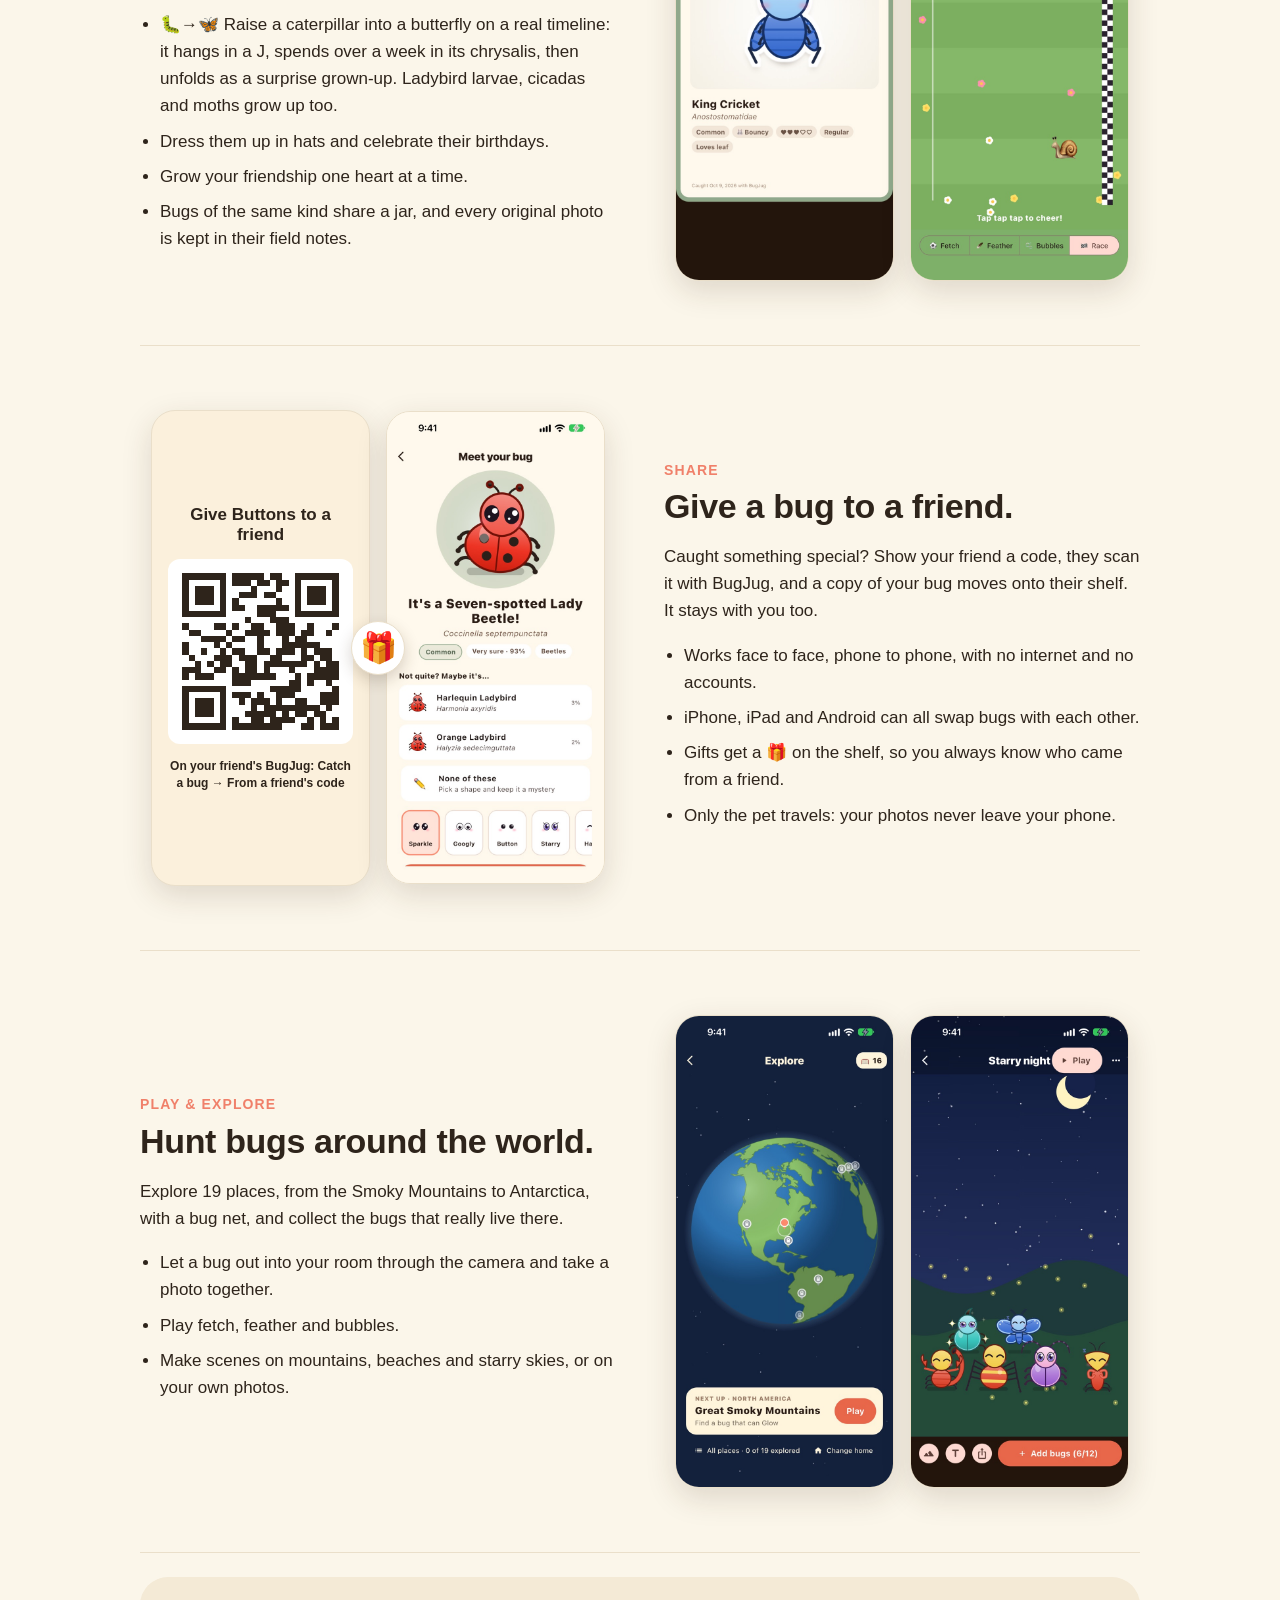
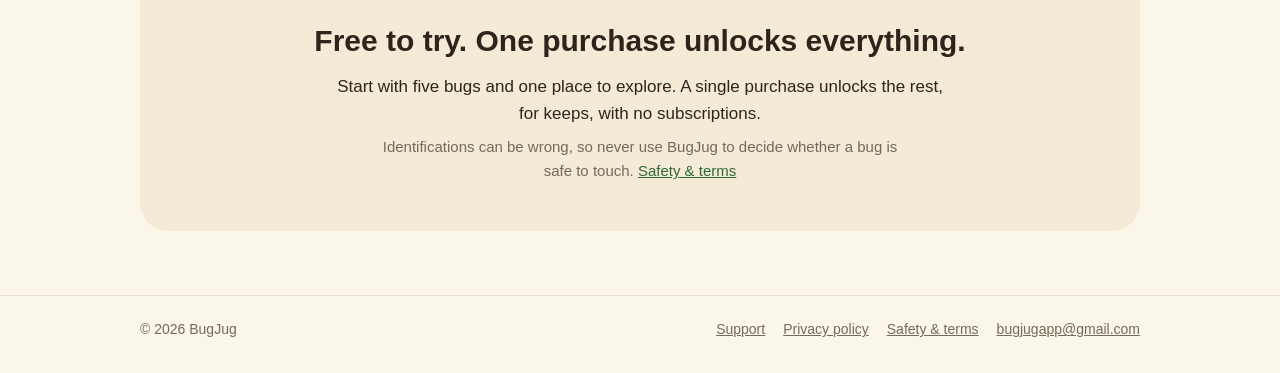
==== commit 09198191: "Add the 30-second video and its four steps Co-Authored-By: Claude Opus 5.5 <noreply@anthropic.com>" ====
--- a/index.html
+++ b/index.html
@@ -46,6 +46,7 @@
         </span>
         <span class="note">For iPhone, iPad and Android · Free to try</span>
       </div>
+      <p class="watch"><a href="#video">▶ Watch the 30-second video</a></p>
     </div>
     <div class="hero-shots">
       <img src="img/01-shelf.jpg" alt="The bookshelf, with bug pets in glass jars">
@@ -55,6 +56,27 @@
 </section>
 
 <main class="wrap">
+  <section class="ad" id="video" aria-labelledby="ad-title">
+    <video controls playsinline preload="none" poster="img/ad-poster.jpg" width="720" height="1280"
+      aria-label="A 31-second BugJug video: a ladybird is snapped in the garden, becomes a pet in a jar, then hops out onto a desk through the camera.">
+      <source src="video/bugjug-ad.mp4" type="video/mp4">
+    </video>
+    <div class="ad-copy">
+      <p class="kicker">See it in 30 seconds</p>
+      <h2 id="ad-title">From the garden to your shelf.</h2>
+      <ol class="steps">
+        <li><img src="img/ad-step1.jpg" alt="The camera locked onto a ladybird, saying Got it!" loading="lazy">
+          <strong>Snap a bug</strong>BugJug names it, right on your phone.</li>
+        <li><img src="img/ad-step2.jpg" alt="The ladybird turned into a cute pet" loading="lazy">
+          <strong>Meet your pet</strong>Your find becomes a cute pet.</li>
+        <li><img src="img/ad-step3.jpg" alt="The pet in a glass jar on a shelf beside other jars" loading="lazy">
+          <strong>Keep it in a jar</strong>Feed it, pat it, give it a hat.</li>
+        <li><img src="img/ad-step4.jpg" alt="The pet on a desk, seen through the camera" loading="lazy">
+          <strong>Let it out</strong>Tap the cork and it hops into your room.</li>
+      </ol>
+    </div>
+  </section>
+
   <ul class="pills">
     <li><span class="e">📷</span><strong>8,000+ kinds of bugs</strong>Insects, spiders, snails and other creepy-crawlies.</li>
     <li><span class="e">✈️</span><strong>All on your phone</strong>Identification works with no internet, even in airplane mode.</li>
--- a/style.css
+++ b/style.css
@@ -154,7 +154,23 @@
 footer nav { display: flex; flex-wrap: wrap; gap: 6px 18px; }
 footer a { color: var(--muted); }
 
+/* The video and its four steps */
+.watch { margin: 14px 0 0; font-size: 16px; }
+.watch a { color: var(--wood-ink); font-weight: 700; }
+.ad { display: grid; grid-template-columns: minmax(0, 340px) minmax(0, 1fr); gap: 48px; align-items: center; padding: 56px 0 8px; }
+.ad video { width: 100%; height: auto; aspect-ratio: 9 / 16; border-radius: 24px; background: var(--wood); box-shadow: 0 14px 40px rgba(60,40,20,.25); display: block; }
+.ad h2 { font-size: 34px; line-height: 1.15; margin: 0 0 20px; letter-spacing: -0.01em; }
+.steps { list-style: none; padding: 0; margin: 0; display: grid; grid-template-columns: repeat(4, minmax(0, 1fr)); gap: 14px; counter-reset: step; }
+.steps li { font-size: 14px; line-height: 1.4; color: var(--muted); counter-increment: step; }
+.steps img { width: 100%; aspect-ratio: 9 / 16; object-fit: cover; border-radius: 14px; border: 1px solid var(--line); margin-bottom: 8px; }
+.steps strong { display: block; color: var(--ink); font-size: 16px; }
+.steps strong::before { content: counter(step) ". "; color: var(--coral); }
+
 @media (max-width: 760px) {
+  .ad { grid-template-columns: 1fr; gap: 24px; padding-top: 40px; justify-items: center; }
+  .ad video { max-width: 320px; }
+  .ad h2 { font-size: 28px; }
+  .steps { grid-template-columns: repeat(2, minmax(0, 1fr)); }
   .bar nav { gap: 12px; font-size: 14px; }
   .bar nav .wide { display: none; }
   .hero .wrap { grid-template-columns: 1fr; gap: 8px; }
